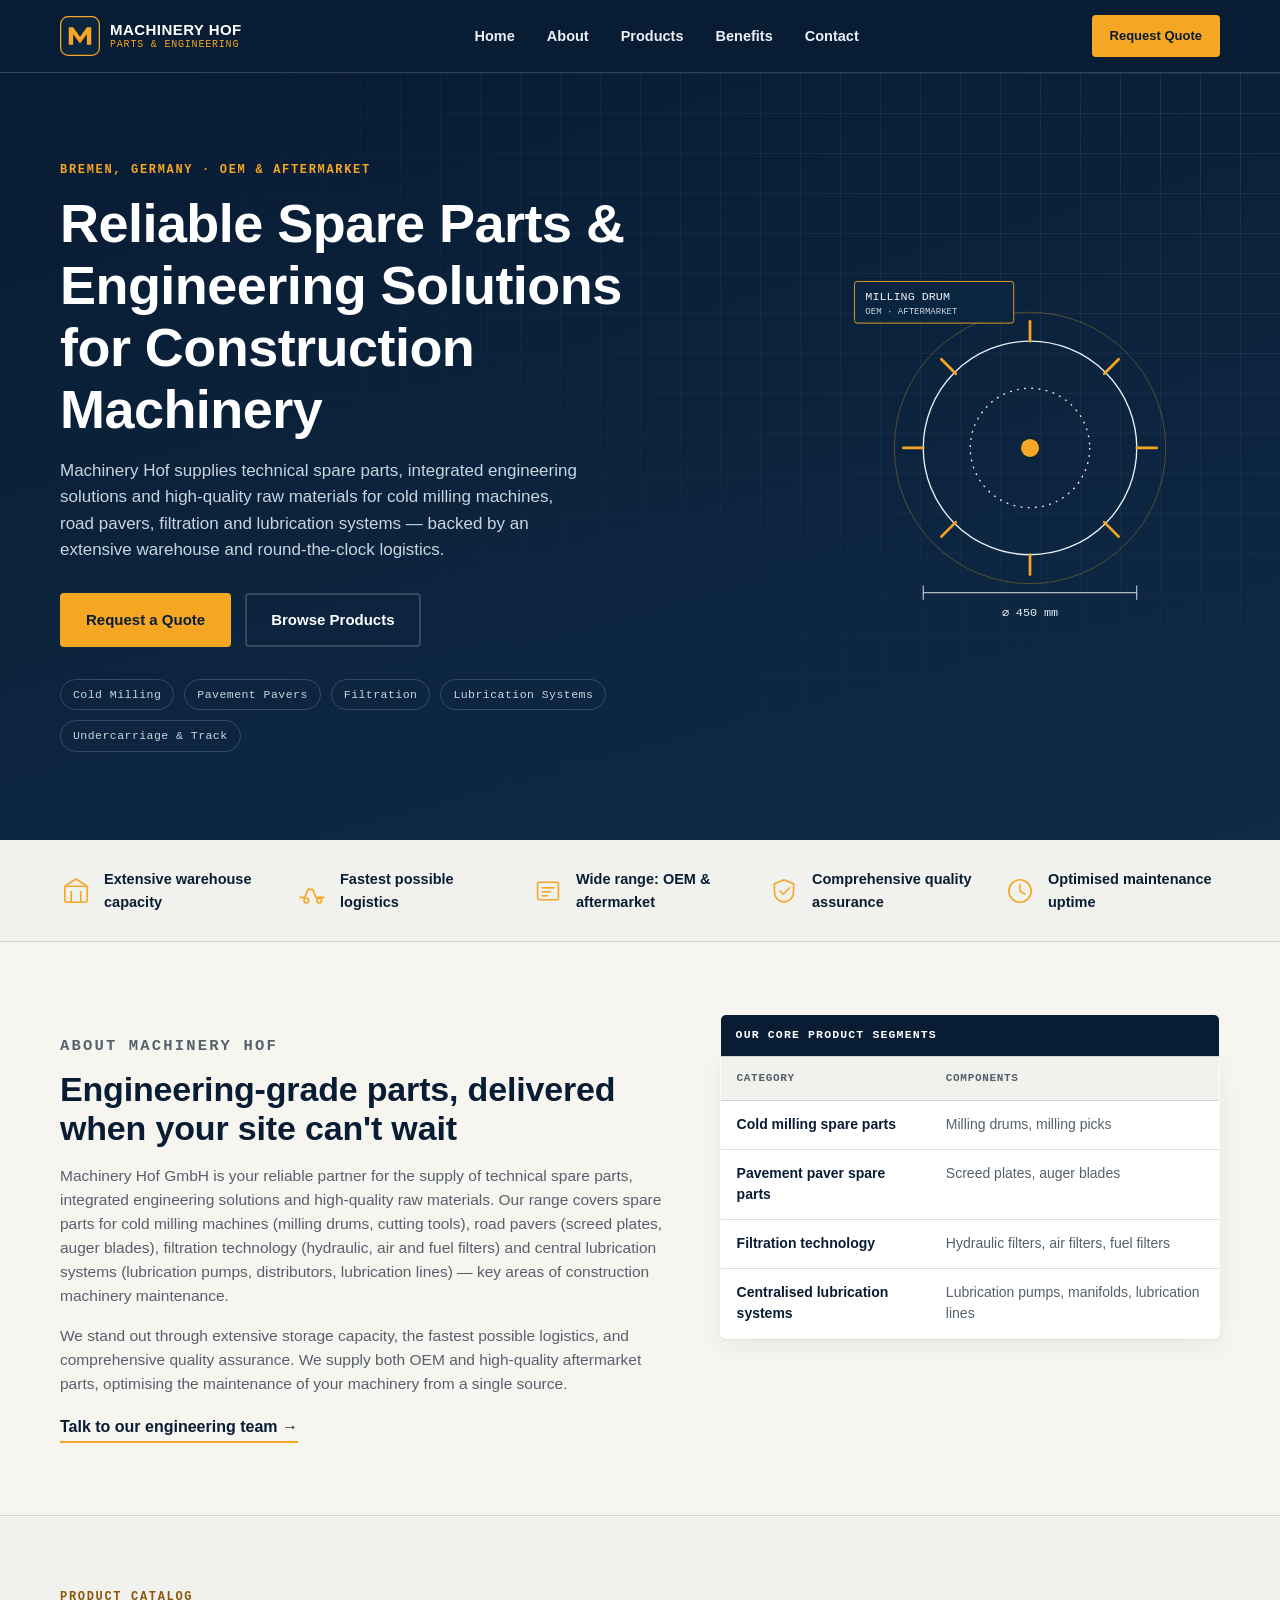
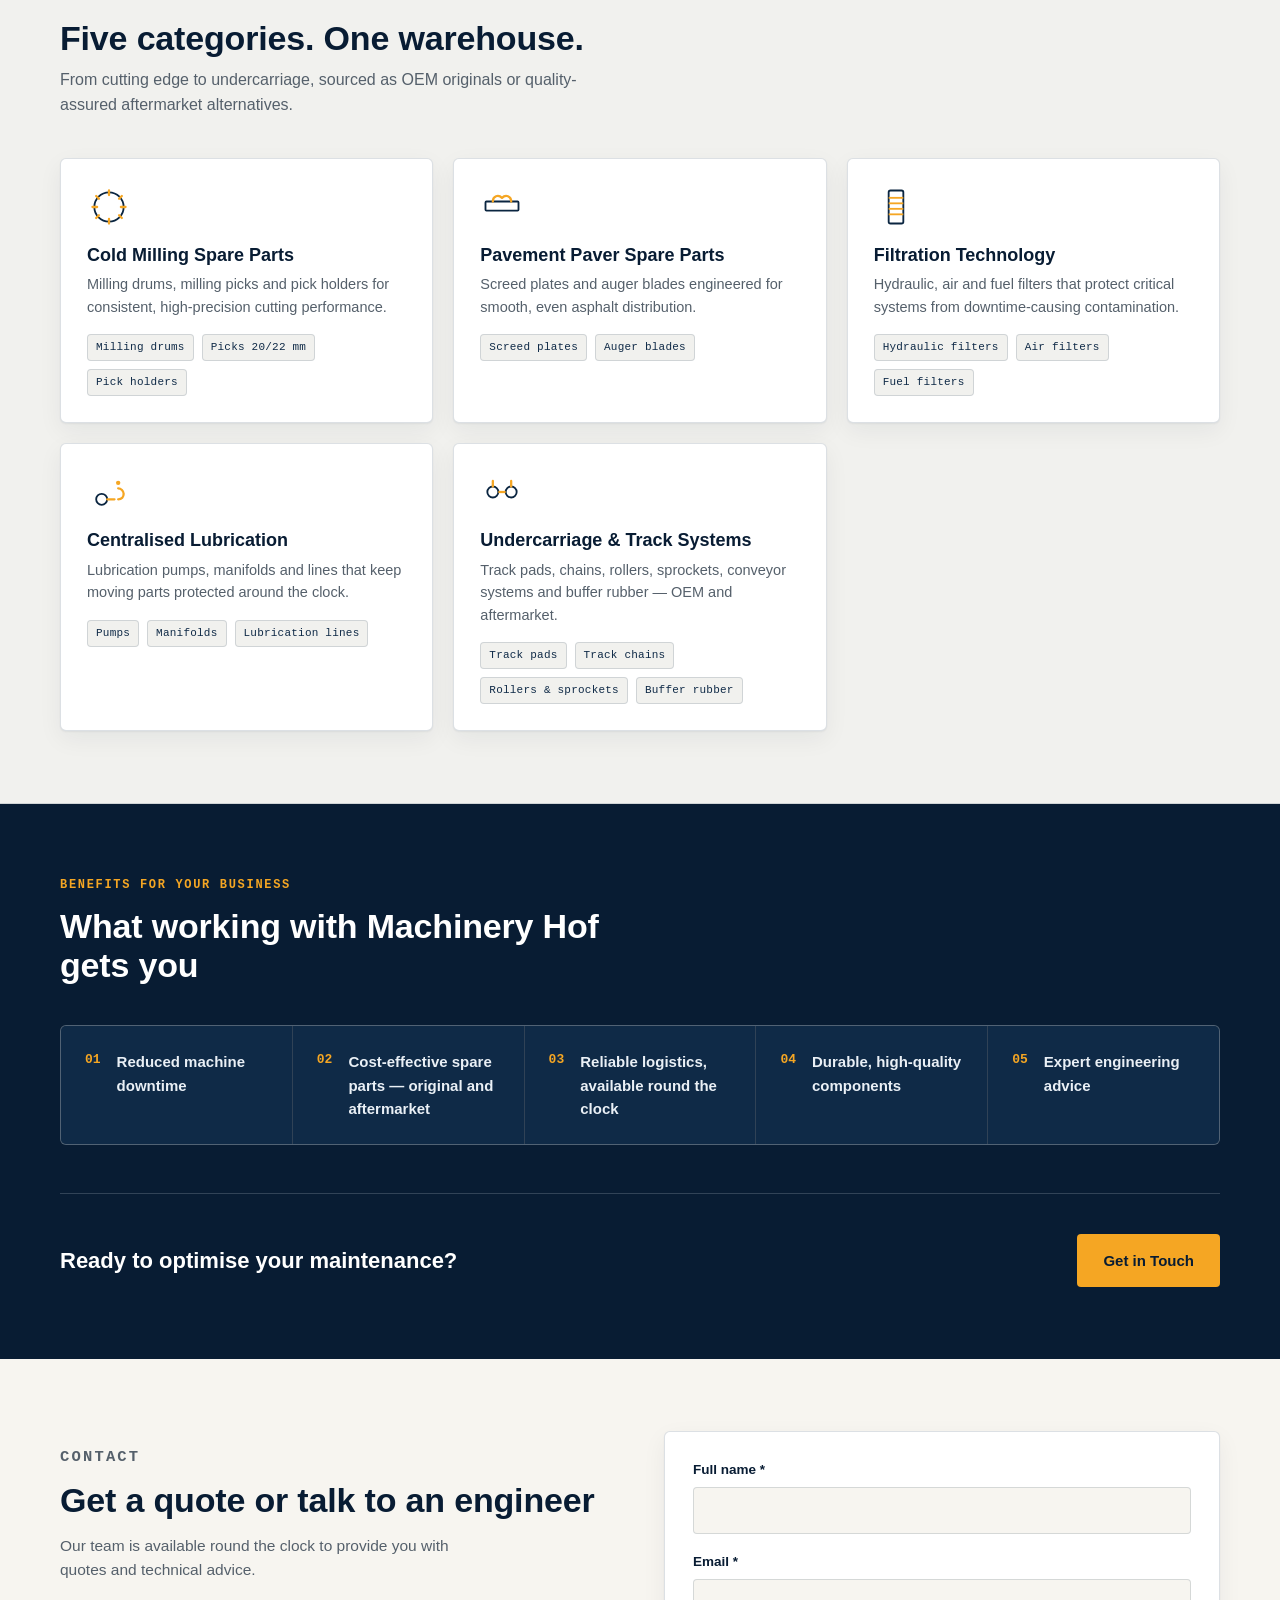
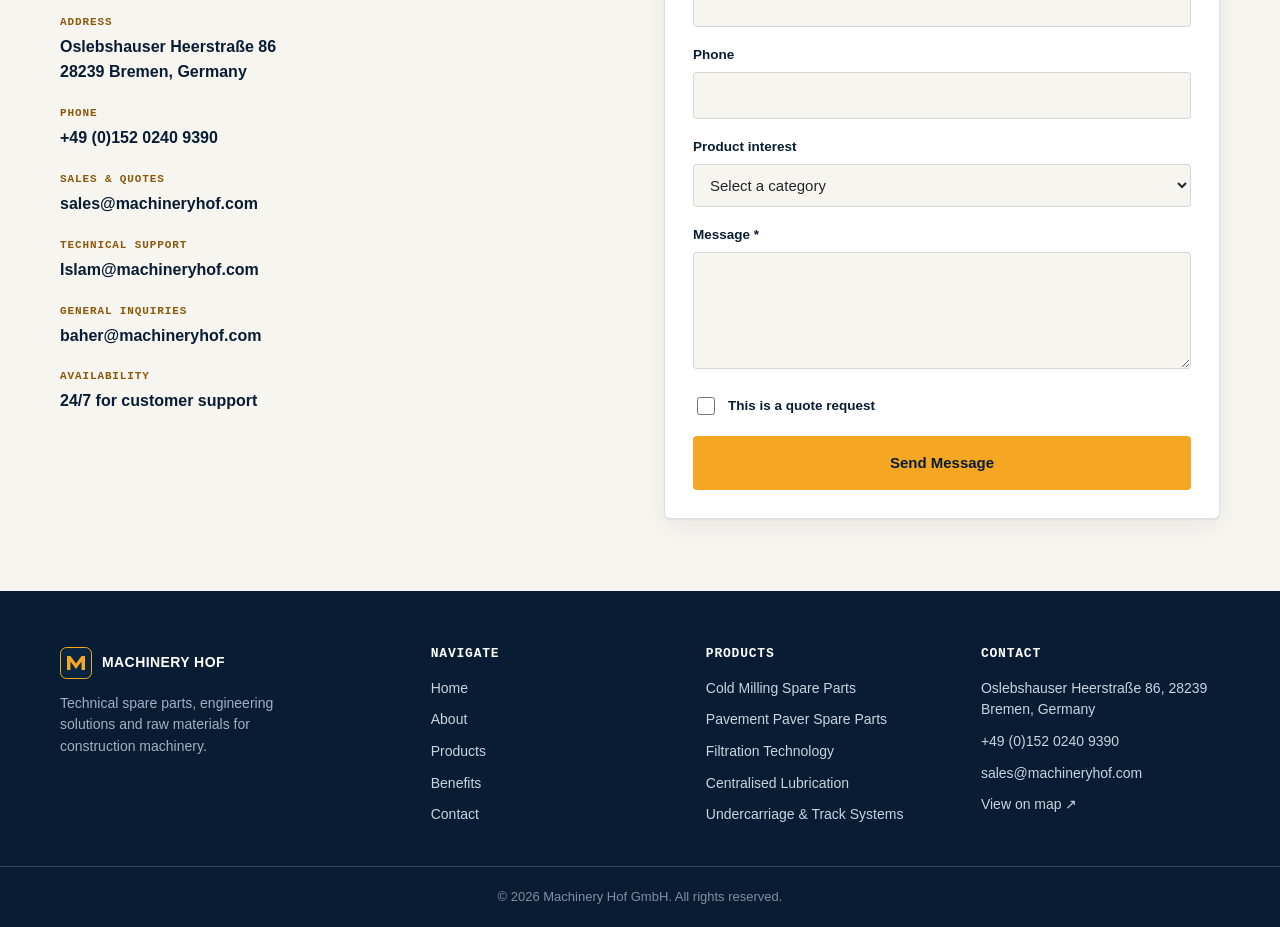
==== machineryhof/index.html @ 17c71076 "Initial commit" ====
<!DOCTYPE html>
<html lang="en">
<head>
<meta charset="UTF-8">
<meta name="viewport" content="width=device-width, initial-scale=1.0">
<title>Machinery Hof — Spare Parts &amp; Engineering Solutions for Construction Machinery</title>
<meta name="description" content="Machinery Hof GmbH supplies OEM and aftermarket spare parts, engineering solutions and raw materials for cold milling machines, pavers and undercarriage systems. Bremen, Germany — available 24/7.">
<link rel="icon" href="data:image/svg+xml,%3Csvg xmlns='http://www.w3.org/2000/svg' viewBox='0 0 64 64'%3E%3Crect width='64' height='64' rx='10' fill='%230A2540'/%3E%3Cpath d='M14 46V18h7l11 15 11-15h7v28h-7V29L32 44 21 29v17z' fill='%23F5A623'/%3E%3C/svg%3E">
<link rel="stylesheet" href="css/styles.css">
</head>
<body>

<a class="skip-link" href="#main">Skip to main content</a>

<header class="site-header" id="top">
  <div class="header-inner">
    <a class="brand" href="#top" aria-label="Machinery Hof — home">
      <svg class="brand-mark" width="40" height="40" viewBox="0 0 64 64" aria-hidden="true">
        <rect x="1" y="1" width="62" height="62" rx="12" fill="#0A2540" stroke="#F5A623" stroke-width="2"/>
        <path d="M14 46V18h7l11 15 11-15h7v28h-7V29L32 44 21 29v17z" fill="#F5A623"/>
      </svg>
      <span class="brand-text">
        <span class="brand-name">MACHINERY&nbsp;HOF</span>
        <span class="brand-sub">Parts &amp; Engineering</span>
      </span>
    </a>

    <nav class="main-nav" id="main-nav" aria-label="Primary">
      <ul>
        <li><a href="#top">Home</a></li>
        <li><a href="#about">About</a></li>
        <li><a href="#products">Products</a></li>
        <li><a href="#benefits">Benefits</a></li>
        <li><a href="#contact">Contact</a></li>
      </ul>
    </nav>

    <div class="header-actions">
      <a class="btn btn-primary btn-sm" href="#contact">Request Quote</a>
      <button class="nav-toggle" id="navToggle" type="button" aria-expanded="false" aria-controls="main-nav">
        <span class="sr-only">Toggle navigation menu</span>
        <span class="nav-toggle-bar"></span>
        <span class="nav-toggle-bar"></span>
        <span class="nav-toggle-bar"></span>
      </button>
    </div>
  </div>
</header>

<main id="main">

  <!-- HERO -->
  <section class="hero" aria-labelledby="hero-heading">
    <div class="hero-grid" aria-hidden="true"></div>
    <div class="hero-inner">
      <div class="hero-copy">
        <p class="eyebrow">Bremen, Germany · OEM &amp; Aftermarket</p>
        <h1 id="hero-heading">Reliable Spare Parts &amp; Engineering Solutions for Construction Machinery</h1>
        <p class="hero-lede">Machinery Hof supplies technical spare parts, integrated engineering solutions and high‑quality raw materials for cold milling machines, road pavers, filtration and lubrication systems — backed by an extensive warehouse and round‑the‑clock logistics.</p>
        <div class="hero-ctas">
          <a class="btn btn-primary" href="#contact">Request a Quote</a>
          <a class="btn btn-ghost" href="#products">Browse Products</a>
        </div>
        <ul class="hero-tags">
          <li>Cold Milling</li>
          <li>Pavement Pavers</li>
          <li>Filtration</li>
          <li>Lubrication Systems</li>
          <li>Undercarriage &amp; Track</li>
        </ul>
      </div>

      <div class="hero-figure">
        <svg viewBox="0 0 420 420" class="blueprint" role="img" aria-labelledby="drumTitle drumDesc">
          <title id="drumTitle">Technical diagram of a cold milling drum</title>
          <desc id="drumDesc">Line drawing of a milling drum with tooth pattern, a diameter dimension line, and a spec tag reading diameter 450 millimetres, milling drum, OEM and aftermarket.</desc>
          <circle cx="210" cy="200" r="150" fill="none" stroke="#F5A623" stroke-width="1" opacity="0.35"/>
          <circle cx="210" cy="200" r="118" fill="none" stroke="#EAF0F6" stroke-width="1.5"/>
          <circle cx="210" cy="200" r="66" fill="none" stroke="#EAF0F6" stroke-width="1.5" stroke-dasharray="2 6"/>
          <g stroke="#F5A623" stroke-width="3" stroke-linecap="round">
            <!-- tooth marks around drum -->
            <line x1="210" y1="82" x2="210" y2="60"/>
            <line x1="292" y1="118" x2="308" y2="102"/>
            <line x1="328" y1="200" x2="350" y2="200"/>
            <line x1="292" y1="282" x2="308" y2="298"/>
            <line x1="210" y1="318" x2="210" y2="340"/>
            <line x1="128" y1="282" x2="112" y2="298"/>
            <line x1="92" y1="200" x2="70" y2="200"/>
            <line x1="128" y1="118" x2="112" y2="102"/>
          </g>
          <circle cx="210" cy="200" r="10" fill="#F5A623"/>
          <!-- dimension line -->
          <line x1="92" y1="360" x2="328" y2="360" stroke="#EAF0F6" stroke-width="1"/>
          <line x1="92" y1="352" x2="92" y2="368" stroke="#EAF0F6" stroke-width="1"/>
          <line x1="328" y1="352" x2="328" y2="368" stroke="#EAF0F6" stroke-width="1"/>
          <text x="210" y="386" text-anchor="middle" class="blueprint-label">⌀ 450&nbsp;mm</text>
          <g class="spec-tag">
            <rect x="16" y="16" width="176" height="46" rx="3" fill="#0A2540" stroke="#F5A623" stroke-width="1"/>
            <text x="28" y="36" class="blueprint-label">MILLING DRUM</text>
            <text x="28" y="52" class="blueprint-label-dim">OEM · AFTERMARKET</text>
          </g>
        </svg>
      </div>
    </div>
  </section>

  <!-- KEY FEATURES -->
  <section class="features" aria-labelledby="features-heading">
    <h2 id="features-heading" class="sr-only">Key features</h2>
    <ul class="features-list">
      <li>
        <svg aria-hidden="true" viewBox="0 0 40 40"><rect x="6" y="14" width="28" height="20" rx="2" fill="none" stroke="#F5A623" stroke-width="2"/><path d="M6 14 20 5l14 9" fill="none" stroke="#F5A623" stroke-width="2" stroke-linejoin="round"/><line x1="14" y1="34" x2="14" y2="20" stroke="#F5A623" stroke-width="2"/><line x1="26" y1="34" x2="26" y2="20" stroke="#F5A623" stroke-width="2"/></svg>
        <span>Extensive warehouse capacity</span>
      </li>
      <li>
        <svg aria-hidden="true" viewBox="0 0 40 40"><path d="M5 28h6l4-10h6l4 10h10" fill="none" stroke="#F5A623" stroke-width="2" stroke-linejoin="round" stroke-linecap="round"/><circle cx="13" cy="32" r="3" fill="none" stroke="#F5A623" stroke-width="2"/><circle cx="29" cy="32" r="3" fill="none" stroke="#F5A623" stroke-width="2"/></svg>
        <span>Fastest possible logistics</span>
      </li>
      <li>
        <svg aria-hidden="true" viewBox="0 0 40 40"><rect x="7" y="9" width="26" height="22" rx="2" fill="none" stroke="#F5A623" stroke-width="2"/><line x1="12" y1="16" x2="28" y2="16" stroke="#F5A623" stroke-width="2"/><line x1="12" y1="21" x2="24" y2="21" stroke="#F5A623" stroke-width="2"/><line x1="12" y1="26" x2="20" y2="26" stroke="#F5A623" stroke-width="2"/></svg>
        <span>Wide range: OEM &amp; aftermarket</span>
      </li>
      <li>
        <svg aria-hidden="true" viewBox="0 0 40 40"><path d="M20 6l12 5v9c0 8-5 13-12 14-7-1-12-6-12-14v-9z" fill="none" stroke="#F5A623" stroke-width="2" stroke-linejoin="round"/><path d="M15 20l4 4 8-8" fill="none" stroke="#F5A623" stroke-width="2" stroke-linecap="round" stroke-linejoin="round"/></svg>
        <span>Comprehensive quality assurance</span>
      </li>
      <li>
        <svg aria-hidden="true" viewBox="0 0 40 40"><circle cx="20" cy="20" r="14" fill="none" stroke="#F5A623" stroke-width="2"/><path d="M20 12v8l6 4" fill="none" stroke="#F5A623" stroke-width="2" stroke-linecap="round" stroke-linejoin="round"/></svg>
        <span>Optimised maintenance uptime</span>
      </li>
    </ul>
  </section>

  <!-- ABOUT -->
  <section id="about" class="about" aria-labelledby="about-heading">
    <div class="section-inner about-grid">
      <div class="about-copy">
        <p class="eyebrow">About Machinery Hof</p>
        <h2 id="about-heading">Engineering-grade parts, delivered when your site can't wait</h2>
        <p>Machinery Hof GmbH is your reliable partner for the supply of technical spare parts, integrated engineering solutions and high‑quality raw materials. Our range covers spare parts for cold milling machines (milling drums, cutting tools), road pavers (screed plates, auger blades), filtration technology (hydraulic, air and fuel filters) and central lubrication systems (lubrication pumps, distributors, lubrication lines) — key areas of construction machinery maintenance.</p>
        <p>We stand out through extensive storage capacity, the fastest possible logistics, and comprehensive quality assurance. We supply both OEM and high‑quality aftermarket parts, optimising the maintenance of your machinery from a single source.</p>
        <a class="text-link" href="#contact">Talk to our engineering team →</a>
      </div>

      <div class="about-table-wrap">
        <table class="spec-table">
          <caption>Our core product segments</caption>
          <thead>
            <tr><th scope="col">Category</th><th scope="col">Components</th></tr>
          </thead>
          <tbody>
            <tr><th scope="row">Cold milling spare parts</th><td>Milling drums, milling picks</td></tr>
            <tr><th scope="row">Pavement paver spare parts</th><td>Screed plates, auger blades</td></tr>
            <tr><th scope="row">Filtration technology</th><td>Hydraulic filters, air filters, fuel filters</td></tr>
            <tr><th scope="row">Centralised lubrication systems</th><td>Lubrication pumps, manifolds, lubrication lines</td></tr>
          </tbody>
        </table>
      </div>
    </div>
  </section>

  <!-- PRODUCTS -->
  <section id="products" class="products" aria-labelledby="products-heading">
    <div class="section-inner">
      <p class="eyebrow">Product Catalog</p>
      <h2 id="products-heading">Five categories. One warehouse.</h2>
      <p class="section-lede">From cutting edge to undercarriage, sourced as OEM originals or quality-assured aftermarket alternatives.</p>

      <div class="product-grid">

        <article class="product-card">
          <svg class="product-icon" viewBox="0 0 48 48" aria-hidden="true"><circle cx="24" cy="24" r="16" fill="none" stroke="#0A2540" stroke-width="2"/><g stroke="#F5A623" stroke-width="2.5" stroke-linecap="round"><line x1="24" y1="6" x2="24" y2="11"/><line x1="38" y1="12" x2="35" y2="15"/><line x1="42" y1="24" x2="37" y2="24"/><line x1="38" y1="36" x2="35" y2="33"/><line x1="24" y1="42" x2="24" y2="37"/><line x1="10" y1="36" x2="13" y2="33"/><line x1="6" y1="24" x2="11" y2="24"/><line x1="10" y1="12" x2="13" y2="15"/></g></svg>
          <h3>Cold Milling Spare Parts</h3>
          <p>Milling drums, milling picks and pick holders for consistent, high‑precision cutting performance.</p>
          <ul class="product-tags"><li>Milling drums</li><li>Picks 20/22 mm</li><li>Pick holders</li></ul>
        </article>

        <article class="product-card">
          <svg class="product-icon" viewBox="0 0 48 48" aria-hidden="true"><rect x="6" y="18" width="36" height="10" rx="1" fill="none" stroke="#0A2540" stroke-width="2"/><path d="M14 18c0-6 6-8 10-4M24 14c4-4 10-2 10 4" fill="none" stroke="#F5A623" stroke-width="2.5" stroke-linecap="round"/></svg>
          <h3>Pavement Paver Spare Parts</h3>
          <p>Screed plates and auger blades engineered for smooth, even asphalt distribution.</p>
          <ul class="product-tags"><li>Screed plates</li><li>Auger blades</li></ul>
        </article>

        <article class="product-card">
          <svg class="product-icon" viewBox="0 0 48 48" aria-hidden="true"><rect x="16" y="6" width="16" height="36" rx="2" fill="none" stroke="#0A2540" stroke-width="2"/><line x1="16" y1="14" x2="32" y2="14" stroke="#F5A623" stroke-width="2"/><line x1="16" y1="20" x2="32" y2="20" stroke="#F5A623" stroke-width="2"/><line x1="16" y1="26" x2="32" y2="26" stroke="#F5A623" stroke-width="2"/><line x1="16" y1="32" x2="32" y2="32" stroke="#F5A623" stroke-width="2"/></svg>
          <h3>Filtration Technology</h3>
          <p>Hydraulic, air and fuel filters that protect critical systems from downtime‑causing contamination.</p>
          <ul class="product-tags"><li>Hydraulic filters</li><li>Air filters</li><li>Fuel filters</li></ul>
        </article>

        <article class="product-card">
          <svg class="product-icon" viewBox="0 0 48 48" aria-hidden="true"><circle cx="16" cy="32" r="6" fill="none" stroke="#0A2540" stroke-width="2"/><path d="M22 32h8M34 32c4 0 6-3 6-6s-3-6-6-6" fill="none" stroke="#F5A623" stroke-width="2.5" stroke-linecap="round"/><circle cx="34" cy="14" r="2.4" fill="#F5A623"/></svg>
          <h3>Centralised Lubrication</h3>
          <p>Lubrication pumps, manifolds and lines that keep moving parts protected around the clock.</p>
          <ul class="product-tags"><li>Pumps</li><li>Manifolds</li><li>Lubrication lines</li></ul>
        </article>

        <article class="product-card">
          <svg class="product-icon" viewBox="0 0 48 48" aria-hidden="true"><circle cx="14" cy="24" r="6" fill="none" stroke="#0A2540" stroke-width="2"/><circle cx="34" cy="24" r="6" fill="none" stroke="#0A2540" stroke-width="2"/><line x1="20" y1="24" x2="28" y2="24" stroke="#F5A623" stroke-width="2.5"/><line x1="14" y1="18" x2="14" y2="12" stroke="#F5A623" stroke-width="2.5" stroke-linecap="round"/><line x1="34" y1="18" x2="34" y2="12" stroke="#F5A623" stroke-width="2.5" stroke-linecap="round"/></svg>
          <h3>Undercarriage &amp; Track Systems</h3>
          <p>Track pads, chains, rollers, sprockets, conveyor systems and buffer rubber — OEM and aftermarket.</p>
          <ul class="product-tags"><li>Track pads</li><li>Track chains</li><li>Rollers &amp; sprockets</li><li>Buffer rubber</li></ul>
        </article>

      </div>
    </div>
  </section>

  <!-- BENEFITS -->
  <section id="benefits" class="benefits" aria-labelledby="benefits-heading">
    <div class="section-inner">
      <p class="eyebrow eyebrow-light">Benefits for Your Business</p>
      <h2 id="benefits-heading">What working with Machinery Hof gets you</h2>
      <div class="benefits-grid">
        <div class="benefit"><span class="benefit-mark">01</span><p>Reduced machine downtime</p></div>
        <div class="benefit"><span class="benefit-mark">02</span><p>Cost‑effective spare parts — original and aftermarket</p></div>
        <div class="benefit"><span class="benefit-mark">03</span><p>Reliable logistics, available round the clock</p></div>
        <div class="benefit"><span class="benefit-mark">04</span><p>Durable, high‑quality components</p></div>
        <div class="benefit"><span class="benefit-mark">05</span><p>Expert engineering advice</p></div>
      </div>
      <div class="benefits-cta">
        <h3>Ready to optimise your maintenance?</h3>
        <a class="btn btn-primary" href="#contact">Get in Touch</a>
      </div>
    </div>
  </section>

  <!-- CONTACT -->
  <section id="contact" class="contact" aria-labelledby="contact-heading">
    <div class="section-inner contact-grid">
      <div class="contact-info">
        <p class="eyebrow">Contact</p>
        <h2 id="contact-heading">Get a quote or talk to an engineer</h2>
        <p>Our team is available round the clock to provide you with quotes and technical advice.</p>

        <dl class="contact-list">
          <div>
            <dt>Address</dt>
            <dd>Oslebshauser Heerstraße 86<br>28239 Bremen, Germany</dd>
          </div>
          <div>
            <dt>Phone</dt>
            <dd><a href="tel:+4915202409390">+49 (0)152 0240 9390</a></dd>
          </div>
          <div>
            <dt>Sales &amp; Quotes</dt>
            <dd><a href="mailto:sales@machineryhof.com">sales@machineryhof.com</a></dd>
          </div>
          <div>
            <dt>Technical Support</dt>
            <dd><a href="mailto:Islam@machineryhof.com">Islam@machineryhof.com</a></dd>
          </div>
          <div>
            <dt>General Inquiries</dt>
            <dd><a href="mailto:baher@machineryhof.com">baher@machineryhof.com</a></dd>
          </div>
          <div>
            <dt>Availability</dt>
            <dd>24/7 for customer support</dd>
          </div>
        </dl>
      </div>

      <form class="contact-form" id="contactForm" novalidate>
        <div class="form-row">
          <label for="name">Full name <span aria-hidden="true">*</span></label>
          <input type="text" id="name" name="name" autocomplete="name" required>
          <p class="field-error" id="name-error" role="alert"></p>
        </div>

        <div class="form-row">
          <label for="email">Email <span aria-hidden="true">*</span></label>
          <input type="email" id="email" name="email" autocomplete="email" required>
          <p class="field-error" id="email-error" role="alert"></p>
        </div>

        <div class="form-row">
          <label for="phone">Phone</label>
          <input type="tel" id="phone" name="phone" autocomplete="tel">
        </div>

        <div class="form-row">
          <label for="interest">Product interest</label>
          <select id="interest" name="interest">
            <option value="">Select a category</option>
            <option value="cold-milling">Cold Milling Spare Parts</option>
            <option value="pavement-paver">Pavement Paver Spare Parts</option>
            <option value="filtration">Filtration Technology</option>
            <option value="lubrication">Centralised Lubrication</option>
            <option value="undercarriage">Undercarriage &amp; Track Systems</option>
            <option value="other">Other / not sure</option>
          </select>
        </div>

        <div class="form-row">
          <label for="message">Message <span aria-hidden="true">*</span></label>
          <textarea id="message" name="message" rows="4" required></textarea>
          <p class="field-error" id="message-error" role="alert"></p>
        </div>

        <div class="form-row form-row-check">
          <input type="checkbox" id="quote" name="quote">
          <label for="quote">This is a quote request</label>
        </div>

        <button class="btn btn-primary btn-block" type="submit">Send Message</button>

        <p class="form-success" id="formSuccess" role="status" hidden>
          Thank you — your message has been received. Our team will respond within 24 hours.
        </p>
      </form>
    </div>
  </section>

</main>

<footer class="site-footer">
  <div class="section-inner footer-grid">
    <div class="footer-col">
      <a class="brand" href="#top" aria-label="Machinery Hof — home">
        <svg class="brand-mark" width="32" height="32" viewBox="0 0 64 64" aria-hidden="true">
          <rect x="1" y="1" width="62" height="62" rx="12" fill="#0A2540" stroke="#F5A623" stroke-width="2"/>
          <path d="M14 46V18h7l11 15 11-15h7v28h-7V29L32 44 21 29v17z" fill="#F5A623"/>
        </svg>
        <span class="brand-name footer-brand-name">MACHINERY HOF</span>
      </a>
      <p>Technical spare parts, engineering solutions and raw materials for construction machinery.</p>
    </div>

    <div class="footer-col">
      <h3>Navigate</h3>
      <ul>
        <li><a href="#top">Home</a></li>
        <li><a href="#about">About</a></li>
        <li><a href="#products">Products</a></li>
        <li><a href="#benefits">Benefits</a></li>
        <li><a href="#contact">Contact</a></li>
      </ul>
    </div>

    <div class="footer-col">
      <h3>Products</h3>
      <ul>
        <li><a href="#products">Cold Milling Spare Parts</a></li>
        <li><a href="#products">Pavement Paver Spare Parts</a></li>
        <li><a href="#products">Filtration Technology</a></li>
        <li><a href="#products">Centralised Lubrication</a></li>
        <li><a href="#products">Undercarriage &amp; Track Systems</a></li>
      </ul>
    </div>

    <div class="footer-col">
      <h3>Contact</h3>
      <ul>
        <li>Oslebshauser Heerstraße 86, 28239 Bremen, Germany</li>
        <li><a href="tel:+4915202409390">+49 (0)152 0240 9390</a></li>
        <li><a href="mailto:sales@machineryhof.com">sales@machineryhof.com</a></li>
        <li><a href="https://www.google.com/maps/search/?api=1&amp;query=Oslebshauser+Heerstra%C3%9Fe+86+28239+Bremen+Germany" target="_blank" rel="noopener noreferrer">View on map ↗</a></li>
      </ul>
    </div>
  </div>

  <div class="footer-bottom">
    <p>© 2026 Machinery Hof GmbH. All rights reserved.</p>
  </div>
</footer>

<script src="js/script.js"></script>
</body>
</html>
---- machineryhof/css/styles.css ----
/* ==========================================================================
   Machinery Hof — Design tokens
   ========================================================================== */
:root {
  --navy-900: #081C33;
  --navy-800: #0F2A47;
  --navy-700: #163A5E;
  --navy-600: #24507A;
  --gold-500: #F5A623;
  --gold-600: #D68C12;
  --gold-700: #8A5809; /* AA-safe on paper/white for text use */
  --paper: #F7F5F0;
  --gray-100: #F1F1EE;
  --gray-200: #E4E2DC;
  --ink: #22262B;
  --ink-soft: #55606B;
  --line: rgba(10, 37, 64, 0.14);
  --line-on-dark: rgba(234, 240, 246, 0.18);
  --success-bg: #E8F5E9;
  --success-text: #256029;

  --font-display: -apple-system, "Segoe UI Semibold", "Helvetica Neue", Helvetica, Arial, sans-serif;
  --font-body: -apple-system, "Segoe UI", "Helvetica Neue", Helvetica, Arial, sans-serif;
  --font-mono: ui-monospace, "SF Mono", "Cascadia Mono", "Roboto Mono", Consolas, monospace;

  --container: 1200px;
  --radius-sm: 4px;
  --radius-md: 6px;
  --shadow-card: 0 1px 2px rgba(8, 28, 51, 0.06), 0 8px 24px rgba(8, 28, 51, 0.06);
}

/* ==========================================================================
   Reset
   ========================================================================== */
*, *::before, *::after { box-sizing: border-box; }
html { -webkit-text-size-adjust: 100%; scroll-behavior: smooth; }
body {
  margin: 0;
  font-family: var(--font-body);
  color: var(--ink);
  background: var(--paper);
  line-height: 1.55;
  font-size: 16px;
}
img, svg { max-width: 100%; display: block; }
ul { margin: 0; padding: 0; list-style: none; }
h1, h2, h3, p, dl, dd { margin: 0; }
a { color: inherit; text-decoration: none; }
button { font: inherit; color: inherit; background: none; border: 0; cursor: pointer; }
input, select, textarea { font: inherit; color: inherit; }

@media (prefers-reduced-motion: reduce) {
  html { scroll-behavior: auto; }
  * { animation-duration: 0.001ms !important; animation-iteration-count: 1 !important; transition-duration: 0.001ms !important; }
}

.sr-only {
  position: absolute;
  width: 1px; height: 1px;
  padding: 0; margin: -1px;
  overflow: hidden;
  clip: rect(0, 0, 0, 0);
  white-space: nowrap;
  border: 0;
}

.skip-link {
  position: absolute;
  left: 8px; top: -60px;
  background: var(--gold-500);
  color: var(--navy-900);
  padding: 10px 16px;
  border-radius: var(--radius-sm);
  font-weight: 700;
  z-index: 200;
  transition: top 0.15s ease;
}
.skip-link:focus { top: 8px; }

:focus-visible {
  outline: 3px solid var(--gold-500);
  outline-offset: 2px;
}

.section-inner {
  max-width: var(--container);
  margin: 0 auto;
  padding: 0 20px;
}

.eyebrow {
  font-family: var(--font-mono);
  font-size: 12px;
  letter-spacing: 0.14em;
  text-transform: uppercase;
  color: var(--gold-700);
  font-weight: 700;
  margin: 0 0 12px;
}
.eyebrow-light { color: var(--gold-500); }

h1, h2, h3 { font-family: var(--font-display); color: var(--navy-900); font-weight: 800; line-height: 1.15; }
h1 { font-size: clamp(30px, 6vw, 52px); letter-spacing: -0.01em; }
h2 { font-size: clamp(24px, 4vw, 34px); letter-spacing: -0.005em; }
h3 { font-size: 18px; }

.section-lede { color: var(--ink-soft); max-width: 62ch; font-size: 16px; margin-top: 10px; }

/* ==========================================================================
   Buttons
   ========================================================================== */
.btn {
  display: inline-flex;
  align-items: center;
  justify-content: center;
  gap: 8px;
  padding: 13px 24px;
  border-radius: var(--radius-sm);
  font-weight: 700;
  font-size: 15px;
  border: 2px solid transparent;
  transition: transform 0.12s ease, background-color 0.15s ease, border-color 0.15s ease;
  cursor: pointer;
}
.btn:hover { transform: translateY(-1px); }
.btn-primary { background: var(--gold-500); color: var(--navy-900); }
.btn-primary:hover { background: var(--gold-600); }
.btn-ghost { background: transparent; color: #fff; border-color: var(--line-on-dark); }
.btn-ghost:hover { border-color: var(--gold-500); color: var(--gold-500); }
.btn-sm { padding: 9px 16px; font-size: 13px; }
.btn-block { width: 100%; }

.text-link {
  display: inline-block;
  margin-top: 18px;
  font-weight: 700;
  color: var(--navy-900);
  border-bottom: 2px solid var(--gold-500);
  padding-bottom: 2px;
}

/* ==========================================================================
   Header
   ========================================================================== */
.site-header {
  position: sticky;
  top: 0;
  z-index: 100;
  background: var(--navy-900);
  border-bottom: 1px solid var(--line-on-dark);
}
.header-inner {
  max-width: var(--container);
  margin: 0 auto;
  padding: 0 20px;
  height: 72px;
  display: flex;
  align-items: center;
  justify-content: space-between;
  gap: 16px;
}
.brand { display: flex; align-items: center; gap: 10px; flex-shrink: 0; }
.brand-mark { flex-shrink: 0; }
.brand-text { display: flex; flex-direction: column; line-height: 1.2; }
.brand-name { font-family: var(--font-display); font-weight: 800; letter-spacing: 0.03em; color: #fff; font-size: 15px; }
.brand-sub { font-family: var(--font-mono); font-size: 10px; letter-spacing: 0.08em; text-transform: uppercase; color: var(--gold-500); }

.main-nav ul { display: flex; gap: 28px; }
.main-nav a {
  color: #EAF0F6;
  font-weight: 600;
  font-size: 14.5px;
  padding: 6px 2px;
  border-bottom: 2px solid transparent;
  transition: border-color 0.15s ease, color 0.15s ease;
}
.main-nav a:hover { color: var(--gold-500); border-color: var(--gold-500); }

.header-actions { display: flex; align-items: center; gap: 14px; }

.nav-toggle {
  display: flex;
  flex-direction: column;
  gap: 5px;
  padding: 8px;
  width: 40px;
}
.nav-toggle-bar {
  display: block;
  width: 100%;
  height: 2px;
  background: #fff;
  border-radius: 2px;
  transition: transform 0.2s ease, opacity 0.2s ease;
}

/* mobile nav (collapsed by default) */
.main-nav {
  position: absolute;
  top: 72px;
  left: 0;
  right: 0;
  background: var(--navy-900);
  border-bottom: 1px solid var(--line-on-dark);
  max-height: 0;
  overflow: hidden;
  transition: max-height 0.25s ease;
}
.main-nav ul { flex-direction: column; gap: 0; padding: 8px 20px 16px; }
.main-nav li { border-top: 1px solid var(--line-on-dark); }
.main-nav li:first-child { border-top: 0; }
.main-nav a { display: block; padding: 14px 2px; border-bottom: none; }

.site-header.nav-open .main-nav { max-height: 400px; }
.site-header.nav-open .nav-toggle-bar:nth-child(1) { transform: translateY(7px) rotate(45deg); }
.site-header.nav-open .nav-toggle-bar:nth-child(2) { opacity: 0; }
.site-header.nav-open .nav-toggle-bar:nth-child(3) { transform: translateY(-7px) rotate(-45deg); }

/* ==========================================================================
   Hero
   ========================================================================== */
.hero {
  position: relative;
  background: linear-gradient(165deg, var(--navy-900) 0%, var(--navy-800) 100%);
  overflow: hidden;
}
.hero-grid {
  position: absolute;
  inset: 0;
  background-image:
    linear-gradient(var(--line-on-dark) 1px, transparent 1px),
    linear-gradient(90deg, var(--line-on-dark) 1px, transparent 1px);
  background-size: 40px 40px;
  mask-image: radial-gradient(ellipse at top right, black, transparent 70%);
  opacity: 0.5;
}
.hero-inner {
  position: relative;
  max-width: var(--container);
  margin: 0 auto;
  padding: 56px 20px 64px;
  display: grid;
  gap: 40px;
}
.hero-copy .eyebrow { color: var(--gold-500); }
.hero h1 { color: #fff; }
.hero-lede { color: #C9D4DF; font-size: 17px; max-width: 56ch; margin-top: 18px; }
.hero-ctas { display: flex; flex-wrap: wrap; gap: 14px; margin-top: 30px; }
.hero-tags { display: flex; flex-wrap: wrap; gap: 10px; margin-top: 32px; }
.hero-tags li {
  font-family: var(--font-mono);
  font-size: 11.5px;
  letter-spacing: 0.04em;
  color: #C9D4DF;
  border: 1px solid var(--line-on-dark);
  border-radius: 999px;
  padding: 6px 12px;
}
.hero-figure { justify-self: center; width: min(100%, 380px); }
.blueprint-label { font-family: var(--font-mono); font-size: 13px; fill: #EAF0F6; }
.blueprint-label-dim { font-family: var(--font-mono); font-size: 10px; fill: #C9D4DF; }

/* ==========================================================================
   Features strip
   ========================================================================== */
.features { background: var(--gray-100); border-bottom: 1px solid var(--line); }
.features-list {
  max-width: var(--container);
  margin: 0 auto;
  padding: 28px 20px;
  display: grid;
  grid-template-columns: 1fr;
  gap: 20px;
}
.features-list li {
  display: flex;
  align-items: center;
  gap: 12px;
  font-weight: 700;
  font-size: 14.5px;
  color: var(--navy-900);
}
.features-list svg { width: 32px; height: 32px; flex-shrink: 0; }

/* ==========================================================================
   About
   ========================================================================== */
.about { padding: 72px 0; }
.about-grid { display: grid; gap: 48px; }
.about-copy p { color: var(--ink-soft); margin-top: 16px; font-size: 15.5px; }
.about-copy p:first-of-type { margin-top: 20px; }

.spec-table {
  width: 100%;
  border-collapse: collapse;
  background: #fff;
  border: 1px solid var(--line);
  border-radius: var(--radius-md);
  overflow: hidden;
  font-size: 14px;
  box-shadow: var(--shadow-card);
}
.spec-table caption {
  text-align: left;
  font-family: var(--font-mono);
  font-size: 11.5px;
  letter-spacing: 0.1em;
  text-transform: uppercase;
  color: #fff;
  background: var(--navy-900);
  padding: 12px 16px;
  font-weight: 700;
}
.spec-table th, .spec-table td { text-align: left; padding: 13px 16px; border-top: 1px solid var(--line); vertical-align: top; }
.spec-table th[scope="row"] { color: var(--navy-900); font-weight: 700; width: 42%; }
.spec-table td { color: var(--ink-soft); }
.spec-table thead th { background: var(--gray-100); border-top: none; font-family: var(--font-mono); font-size: 11px; letter-spacing: 0.06em; text-transform: uppercase; color: var(--ink-soft); }

/* ==========================================================================
   Products
   ========================================================================== */
.products { padding: 72px 0; background: var(--gray-100); border-top: 1px solid var(--line); border-bottom: 1px solid var(--line); }
.product-grid {
  margin-top: 40px;
  display: grid;
  grid-template-columns: 1fr;
  gap: 20px;
}
.product-card {
  background: #fff;
  border: 1px solid var(--line);
  border-radius: var(--radius-md);
  padding: 26px;
  box-shadow: var(--shadow-card);
  transition: transform 0.15s ease, box-shadow 0.15s ease;
}
.product-card:hover { transform: translateY(-3px); box-shadow: 0 4px 8px rgba(8,28,51,0.08), 0 16px 32px rgba(8,28,51,0.1); }
.product-icon { width: 44px; height: 44px; margin-bottom: 16px; }
.product-card h3 { margin-bottom: 8px; }
.product-card p { color: var(--ink-soft); font-size: 14.5px; }
.product-tags { display: flex; flex-wrap: wrap; gap: 8px; margin-top: 16px; }
.product-tags li {
  font-family: var(--font-mono);
  font-size: 11px;
  letter-spacing: 0.02em;
  color: var(--navy-800);
  background: var(--gray-100);
  border: 1px solid var(--line);
  border-radius: var(--radius-sm);
  padding: 4px 8px;
}

/* ==========================================================================
   Benefits
   ========================================================================== */
.benefits { padding: 72px 0; background: var(--navy-900); }
.benefits h2 { color: #fff; max-width: 30ch; }
.benefits-grid {
  margin-top: 40px;
  display: grid;
  grid-template-columns: 1fr;
  gap: 1px;
  background: var(--line-on-dark);
  border: 1px solid var(--line-on-dark);
  border-radius: var(--radius-md);
  overflow: hidden;
}
.benefit { background: var(--navy-800); padding: 24px; display: flex; align-items: flex-start; gap: 16px; }
.benefit-mark { font-family: var(--font-mono); font-size: 13px; color: var(--gold-500); font-weight: 700; flex-shrink: 0; }
.benefit p { color: #EAF0F6; font-size: 15px; font-weight: 600; }

.benefits-cta {
  margin-top: 48px;
  padding-top: 40px;
  border-top: 1px solid var(--line-on-dark);
  display: flex;
  flex-direction: column;
  align-items: flex-start;
  gap: 20px;
}
.benefits-cta h3 { color: #fff; font-size: 22px; }

/* ==========================================================================
   Contact
   ========================================================================== */
.contact { padding: 72px 0; }
.contact-grid { display: grid; gap: 48px; }
.contact-info > p { color: var(--ink-soft); margin-top: 14px; font-size: 15.5px; max-width: 46ch; }

.contact-list { margin-top: 32px; display: grid; gap: 20px; }
.contact-list dt {
  font-family: var(--font-mono);
  font-size: 11px;
  letter-spacing: 0.08em;
  text-transform: uppercase;
  color: var(--gold-700);
  font-weight: 700;
  margin-bottom: 4px;
}
.contact-list dd { color: var(--navy-900); font-weight: 600; }
.contact-list a:hover { color: var(--gold-700); text-decoration: underline; }

.contact-form {
  background: #fff;
  border: 1px solid var(--line);
  border-radius: var(--radius-md);
  padding: 28px;
  box-shadow: var(--shadow-card);
}
.form-row { margin-bottom: 18px; }
.form-row label { display: block; font-weight: 700; font-size: 13.5px; margin-bottom: 6px; color: var(--navy-900); }
.form-row input[type="text"],
.form-row input[type="email"],
.form-row input[type="tel"],
.form-row select,
.form-row textarea {
  width: 100%;
  padding: 11px 12px;
  border: 1.5px solid var(--line);
  border-radius: var(--radius-sm);
  background: var(--paper);
  font-size: 15px;
  color: var(--ink);
}
.form-row input:focus, .form-row select:focus, .form-row textarea:focus {
  border-color: var(--navy-700);
  background: #fff;
}
.form-row textarea { resize: vertical; min-height: 100px; }
.form-row-check { display: flex; align-items: center; gap: 10px; }
.form-row-check label { margin-bottom: 0; font-weight: 600; }
.form-row-check input { width: 18px; height: 18px; accent-color: var(--navy-800); }

.field-error {
  color: #B3261E;
  font-size: 13px;
  margin-top: 6px;
  min-height: 0;
}
.form-row.has-error input,
.form-row.has-error select,
.form-row.has-error textarea { border-color: #B3261E; }

.form-success {
  margin-top: 16px;
  padding: 14px 16px;
  background: var(--success-bg);
  color: var(--success-text);
  border-radius: var(--radius-sm);
  font-weight: 600;
  font-size: 14.5px;
}

/* ==========================================================================
   Footer
   ========================================================================== */
.site-footer { background: var(--navy-900); color: #C9D4DF; padding: 56px 0 0; }
.footer-grid { display: grid; grid-template-columns: 1fr; gap: 36px; padding-bottom: 40px; }
.footer-col .brand-name { color: #fff; }
.footer-brand-name { font-size: 14px; }
.footer-col p { margin-top: 14px; font-size: 14px; color: #9FB0C0; max-width: 32ch; }
.footer-col h3 { color: #fff; font-size: 13px; letter-spacing: 0.06em; text-transform: uppercase; margin-bottom: 16px; font-family: var(--font-mono); }
.footer-col ul { display: grid; gap: 10px; }
.footer-col a:hover { color: var(--gold-500); }
.footer-col li { font-size: 14px; }

.footer-bottom {
  border-top: 1px solid var(--line-on-dark);
  padding: 20px;
  text-align: center;
  font-size: 13px;
  color: #7E90A2;
}

/* ==========================================================================
   Breakpoints
   ========================================================================== */
@media (min-width: 768px) {
  .header-actions .btn-sm { display: inline-flex; }
  .nav-toggle { display: none; }
  .main-nav { position: static; max-height: none; overflow: visible; background: none; border: 0; }
  .main-nav ul { flex-direction: row; padding: 0; gap: 28px; }
  .main-nav li { border-top: 0; }
  .main-nav a { padding: 6px 2px; }

  .hero-inner { grid-template-columns: 1.1fr 0.9fr; align-items: center; padding: 88px 20px; }
  .hero-figure { justify-self: end; }

  .features-list { grid-template-columns: repeat(auto-fit, minmax(190px, 1fr)); }

  .about-grid { grid-template-columns: 1.1fr 0.9fr; align-items: start; }

  .product-grid { grid-template-columns: repeat(2, 1fr); }

  .benefits-grid { grid-template-columns: repeat(2, 1fr); }
  .benefits-cta { flex-direction: row; align-items: center; justify-content: space-between; }

  .contact-grid { grid-template-columns: 1fr 1fr; }

  .footer-grid { grid-template-columns: 1.4fr 1fr 1fr 1fr; }
}

@media (min-width: 1200px) {
  .features-list { grid-template-columns: repeat(5, 1fr); }
  .product-grid { grid-template-columns: repeat(3, 1fr); }
  .benefits-grid { grid-template-columns: repeat(5, 1fr); }
  h1 { font-size: 54px; }
}
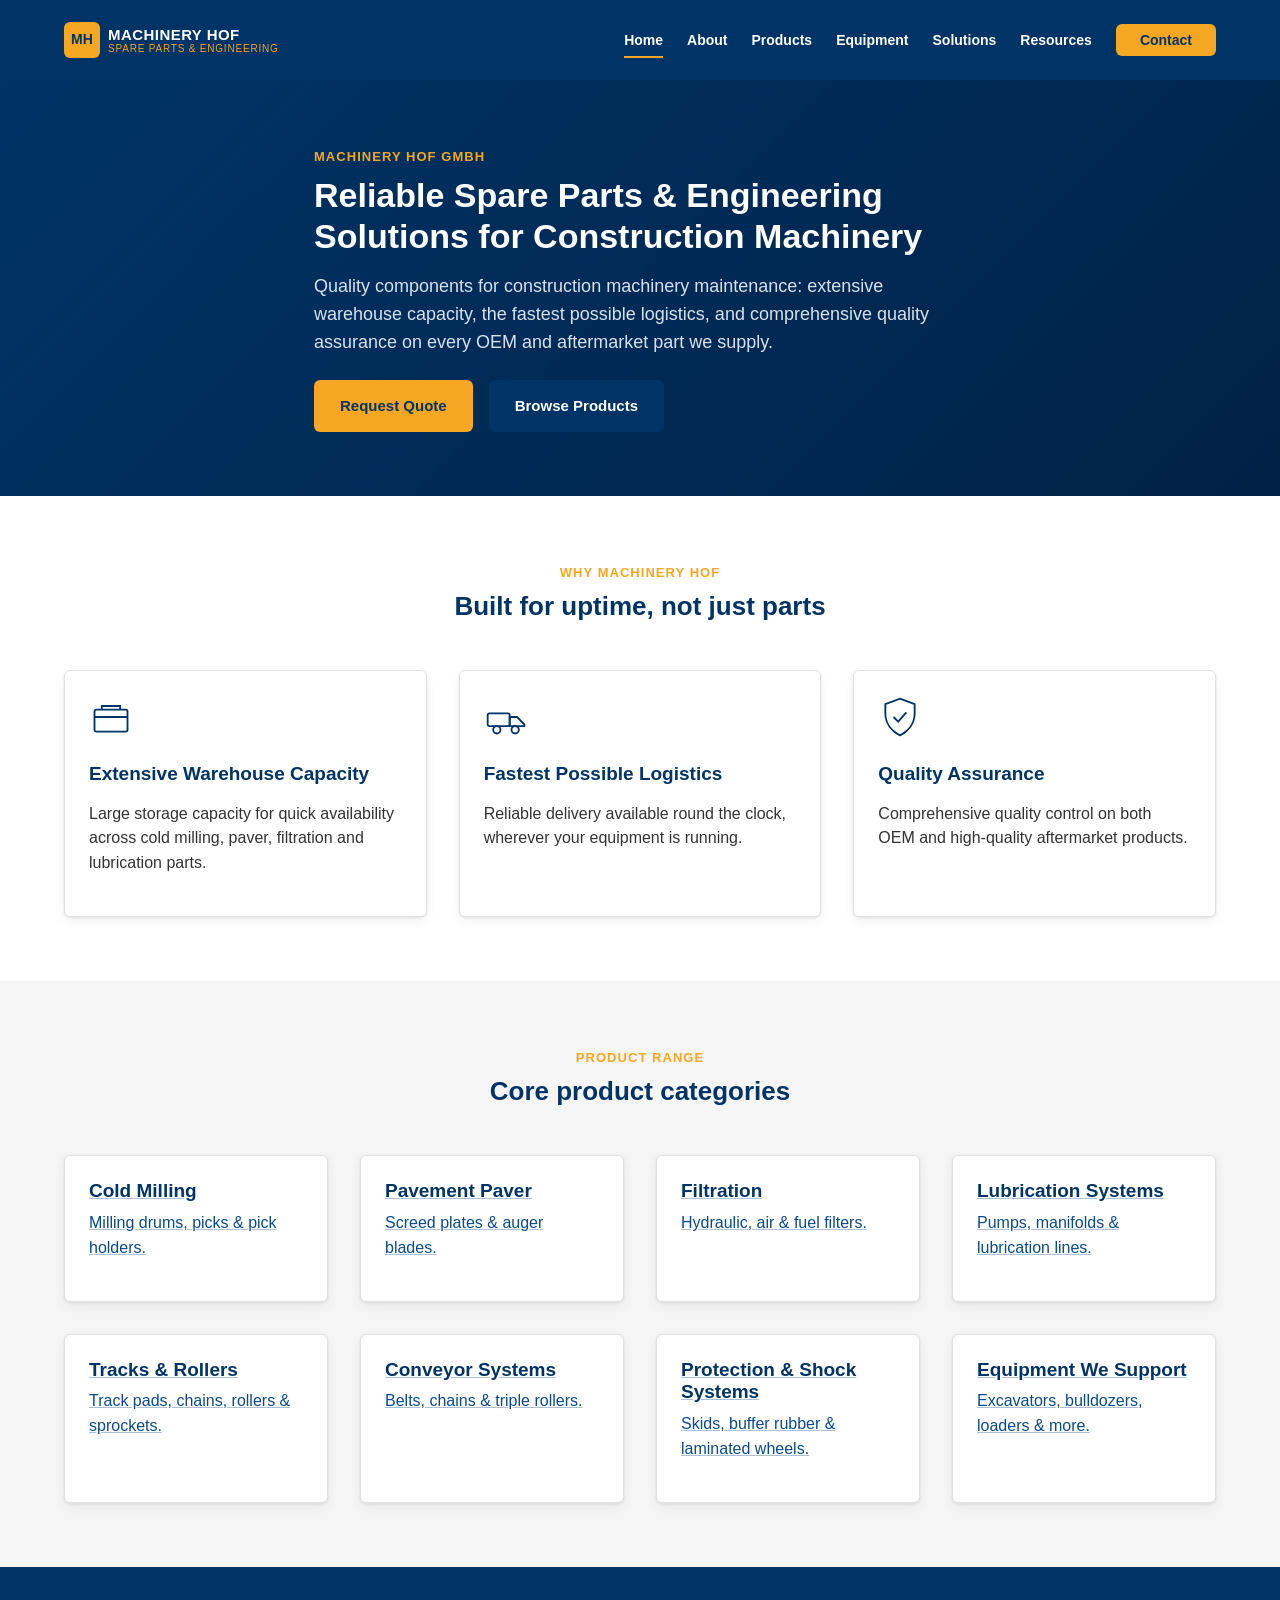
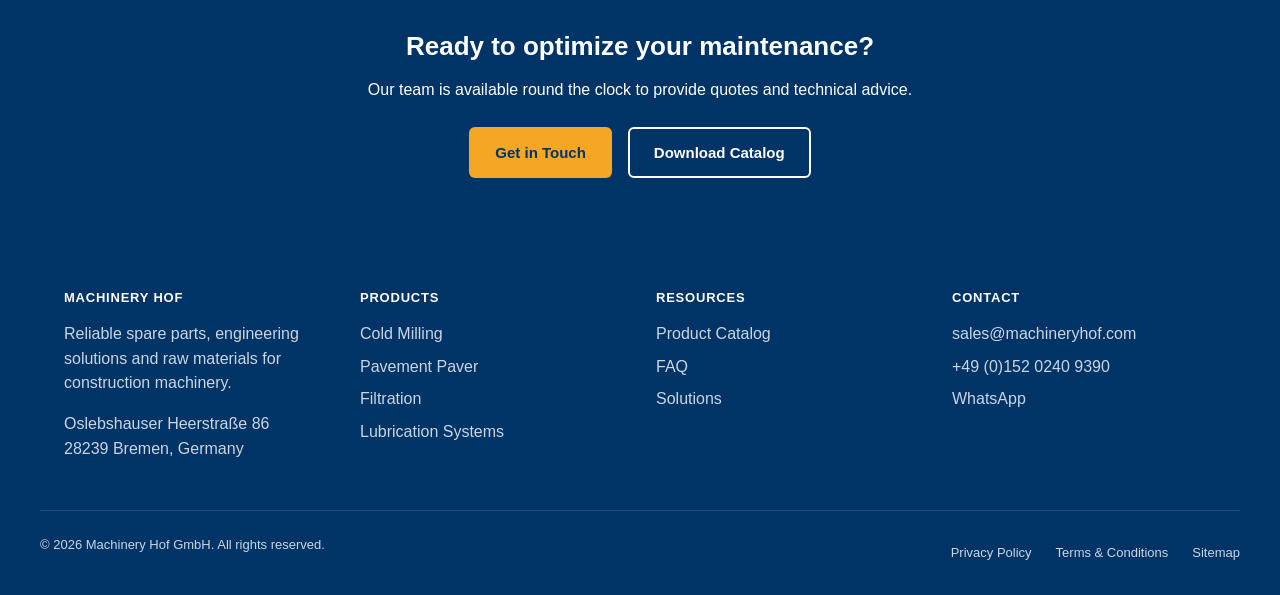
==== commit be5adaa2: "website v2" ====
--- a/machineryhof/index.html
+++ b/machineryhof/index.html
@@ -1,371 +1,194 @@
-<!DOCTYPE html>
+<!doctype html>
 <html lang="en">
 <head>
-<meta charset="UTF-8">
-<meta name="viewport" content="width=device-width, initial-scale=1.0">
-<title>Machinery Hof — Spare Parts &amp; Engineering Solutions for Construction Machinery</title>
-<meta name="description" content="Machinery Hof GmbH supplies OEM and aftermarket spare parts, engineering solutions and raw materials for cold milling machines, pavers and undercarriage systems. Bremen, Germany — available 24/7.">
-<link rel="icon" href="data:image/svg+xml,%3Csvg xmlns='http://www.w3.org/2000/svg' viewBox='0 0 64 64'%3E%3Crect width='64' height='64' rx='10' fill='%230A2540'/%3E%3Cpath d='M14 46V18h7l11 15 11-15h7v28h-7V29L32 44 21 29v17z' fill='%23F5A623'/%3E%3C/svg%3E">
+<meta charset="utf-8">
+<meta name="viewport" content="width=device-width, initial-scale=1">
+<title>Home - Machinery Hof GmbH</title>
+<meta name="description" content="Leading supplier of technical spare parts and engineering solutions for construction machinery at machineryhofgmbh.com. 24/7 support available.">
 <link rel="stylesheet" href="css/styles.css">
 </head>
 <body>
-
-<a class="skip-link" href="#main">Skip to main content</a>
-
-<header class="site-header" id="top">
-  <div class="header-inner">
-    <a class="brand" href="#top" aria-label="Machinery Hof — home">
-      <svg class="brand-mark" width="40" height="40" viewBox="0 0 64 64" aria-hidden="true">
-        <rect x="1" y="1" width="62" height="62" rx="12" fill="#0A2540" stroke="#F5A623" stroke-width="2"/>
-        <path d="M14 46V18h7l11 15 11-15h7v28h-7V29L32 44 21 29v17z" fill="#F5A623"/>
-      </svg>
+<a class="skip-link" href="#main">Skip to content</a>
+<header class="site-header">
+  <div class="container header-inner">
+    <a class="brand" href="index.html">
+      <span class="brand-mark" aria-hidden="true">MH</span>
       <span class="brand-text">
-        <span class="brand-name">MACHINERY&nbsp;HOF</span>
-        <span class="brand-sub">Parts &amp; Engineering</span>
+        <span class="brand-name">MACHINERY HOF</span>
+        <span class="brand-sub">Spare Parts &amp; Engineering</span>
       </span>
     </a>
-
-    <nav class="main-nav" id="main-nav" aria-label="Primary">
+    <button class="nav-toggle" id="navToggle" type="button" aria-expanded="false" aria-controls="siteNav">
+      <span class="sr-only">Menu</span>
+      <span class="nav-toggle-bar"></span>
+      <span class="nav-toggle-bar"></span>
+      <span class="nav-toggle-bar"></span>
+    </button>
+    <nav class="site-nav" id="siteNav" aria-label="Primary">
       <ul>
-        <li><a href="#top">Home</a></li>
-        <li><a href="#about">About</a></li>
-        <li><a href="#products">Products</a></li>
-        <li><a href="#benefits">Benefits</a></li>
-        <li><a href="#contact">Contact</a></li>
+        <li><a href="index.html" aria-current="page">Home</a></li>
+        <li><a href="about.html">About</a></li>
+        <li><a href="products.html">Products</a></li>
+        <li><a href="equipment.html">Equipment</a></li>
+        <li><a href="solutions.html">Solutions</a></li>
+        <li><a href="resources.html">Resources</a></li>
+        <li><a class="nav-cta" href="contact.html">Contact</a></li>
       </ul>
     </nav>
-
-    <div class="header-actions">
-      <a class="btn btn-primary btn-sm" href="#contact">Request Quote</a>
-      <button class="nav-toggle" id="navToggle" type="button" aria-expanded="false" aria-controls="main-nav">
-        <span class="sr-only">Toggle navigation menu</span>
-        <span class="nav-toggle-bar"></span>
-        <span class="nav-toggle-bar"></span>
-        <span class="nav-toggle-bar"></span>
-      </button>
-    </div>
   </div>
 </header>
 
 <main id="main">
 
-  <!-- HERO -->
-  <section class="hero" aria-labelledby="hero-heading">
-    <div class="hero-grid" aria-hidden="true"></div>
-    <div class="hero-inner">
-      <div class="hero-copy">
-        <p class="eyebrow">Bremen, Germany · OEM &amp; Aftermarket</p>
-        <h1 id="hero-heading">Reliable Spare Parts &amp; Engineering Solutions for Construction Machinery</h1>
-        <p class="hero-lede">Machinery Hof supplies technical spare parts, integrated engineering solutions and high‑quality raw materials for cold milling machines, road pavers, filtration and lubrication systems — backed by an extensive warehouse and round‑the‑clock logistics.</p>
-        <div class="hero-ctas">
-          <a class="btn btn-primary" href="#contact">Request a Quote</a>
-          <a class="btn btn-ghost" href="#products">Browse Products</a>
-        </div>
-        <ul class="hero-tags">
-          <li>Cold Milling</li>
-          <li>Pavement Pavers</li>
-          <li>Filtration</li>
-          <li>Lubrication Systems</li>
-          <li>Undercarriage &amp; Track</li>
-        </ul>
-      </div>
-
-      <div class="hero-figure">
-        <svg viewBox="0 0 420 420" class="blueprint" role="img" aria-labelledby="drumTitle drumDesc">
-          <title id="drumTitle">Technical diagram of a cold milling drum</title>
-          <desc id="drumDesc">Line drawing of a milling drum with tooth pattern, a diameter dimension line, and a spec tag reading diameter 450 millimetres, milling drum, OEM and aftermarket.</desc>
-          <circle cx="210" cy="200" r="150" fill="none" stroke="#F5A623" stroke-width="1" opacity="0.35"/>
-          <circle cx="210" cy="200" r="118" fill="none" stroke="#EAF0F6" stroke-width="1.5"/>
-          <circle cx="210" cy="200" r="66" fill="none" stroke="#EAF0F6" stroke-width="1.5" stroke-dasharray="2 6"/>
-          <g stroke="#F5A623" stroke-width="3" stroke-linecap="round">
-            <!-- tooth marks around drum -->
-            <line x1="210" y1="82" x2="210" y2="60"/>
-            <line x1="292" y1="118" x2="308" y2="102"/>
-            <line x1="328" y1="200" x2="350" y2="200"/>
-            <line x1="292" y1="282" x2="308" y2="298"/>
-            <line x1="210" y1="318" x2="210" y2="340"/>
-            <line x1="128" y1="282" x2="112" y2="298"/>
-            <line x1="92" y1="200" x2="70" y2="200"/>
-            <line x1="128" y1="118" x2="112" y2="102"/>
-          </g>
-          <circle cx="210" cy="200" r="10" fill="#F5A623"/>
-          <!-- dimension line -->
-          <line x1="92" y1="360" x2="328" y2="360" stroke="#EAF0F6" stroke-width="1"/>
-          <line x1="92" y1="352" x2="92" y2="368" stroke="#EAF0F6" stroke-width="1"/>
-          <line x1="328" y1="352" x2="328" y2="368" stroke="#EAF0F6" stroke-width="1"/>
-          <text x="210" y="386" text-anchor="middle" class="blueprint-label">⌀ 450&nbsp;mm</text>
-          <g class="spec-tag">
-            <rect x="16" y="16" width="176" height="46" rx="3" fill="#0A2540" stroke="#F5A623" stroke-width="1"/>
-            <text x="28" y="36" class="blueprint-label">MILLING DRUM</text>
-            <text x="28" y="52" class="blueprint-label-dim">OEM · AFTERMARKET</text>
-          </g>
-        </svg>
+  <section class="hero">
+    <div class="container hero-inner">
+      <span class="eyebrow">Machinery Hof GmbH</span>
+      <h1>Reliable Spare Parts &amp; Engineering Solutions for Construction Machinery</h1>
+      <p>Quality components for construction machinery maintenance: extensive warehouse capacity, the fastest possible logistics, and comprehensive quality assurance on every OEM and aftermarket part we supply.</p>
+      <div class="hero-ctas">
+        <a class="btn btn-primary" href="contact.html">Request Quote</a>
+        <a class="btn btn-secondary" href="products.html">Browse Products</a>
       </div>
     </div>
   </section>
 
-  <!-- KEY FEATURES -->
-  <section class="features" aria-labelledby="features-heading">
-    <h2 id="features-heading" class="sr-only">Key features</h2>
-    <ul class="features-list">
-      <li>
-        <svg aria-hidden="true" viewBox="0 0 40 40"><rect x="6" y="14" width="28" height="20" rx="2" fill="none" stroke="#F5A623" stroke-width="2"/><path d="M6 14 20 5l14 9" fill="none" stroke="#F5A623" stroke-width="2" stroke-linejoin="round"/><line x1="14" y1="34" x2="14" y2="20" stroke="#F5A623" stroke-width="2"/><line x1="26" y1="34" x2="26" y2="20" stroke="#F5A623" stroke-width="2"/></svg>
-        <span>Extensive warehouse capacity</span>
-      </li>
-      <li>
-        <svg aria-hidden="true" viewBox="0 0 40 40"><path d="M5 28h6l4-10h6l4 10h10" fill="none" stroke="#F5A623" stroke-width="2" stroke-linejoin="round" stroke-linecap="round"/><circle cx="13" cy="32" r="3" fill="none" stroke="#F5A623" stroke-width="2"/><circle cx="29" cy="32" r="3" fill="none" stroke="#F5A623" stroke-width="2"/></svg>
-        <span>Fastest possible logistics</span>
-      </li>
-      <li>
-        <svg aria-hidden="true" viewBox="0 0 40 40"><rect x="7" y="9" width="26" height="22" rx="2" fill="none" stroke="#F5A623" stroke-width="2"/><line x1="12" y1="16" x2="28" y2="16" stroke="#F5A623" stroke-width="2"/><line x1="12" y1="21" x2="24" y2="21" stroke="#F5A623" stroke-width="2"/><line x1="12" y1="26" x2="20" y2="26" stroke="#F5A623" stroke-width="2"/></svg>
-        <span>Wide range: OEM &amp; aftermarket</span>
-      </li>
-      <li>
-        <svg aria-hidden="true" viewBox="0 0 40 40"><path d="M20 6l12 5v9c0 8-5 13-12 14-7-1-12-6-12-14v-9z" fill="none" stroke="#F5A623" stroke-width="2" stroke-linejoin="round"/><path d="M15 20l4 4 8-8" fill="none" stroke="#F5A623" stroke-width="2" stroke-linecap="round" stroke-linejoin="round"/></svg>
-        <span>Comprehensive quality assurance</span>
-      </li>
-      <li>
-        <svg aria-hidden="true" viewBox="0 0 40 40"><circle cx="20" cy="20" r="14" fill="none" stroke="#F5A623" stroke-width="2"/><path d="M20 12v8l6 4" fill="none" stroke="#F5A623" stroke-width="2" stroke-linecap="round" stroke-linejoin="round"/></svg>
-        <span>Optimised maintenance uptime</span>
-      </li>
-    </ul>
-  </section>
-
-  <!-- ABOUT -->
-  <section id="about" class="about" aria-labelledby="about-heading">
-    <div class="section-inner about-grid">
-      <div class="about-copy">
-        <p class="eyebrow">About Machinery Hof</p>
-        <h2 id="about-heading">Engineering-grade parts, delivered when your site can't wait</h2>
-        <p>Machinery Hof GmbH is your reliable partner for the supply of technical spare parts, integrated engineering solutions and high‑quality raw materials. Our range covers spare parts for cold milling machines (milling drums, cutting tools), road pavers (screed plates, auger blades), filtration technology (hydraulic, air and fuel filters) and central lubrication systems (lubrication pumps, distributors, lubrication lines) — key areas of construction machinery maintenance.</p>
-        <p>We stand out through extensive storage capacity, the fastest possible logistics, and comprehensive quality assurance. We supply both OEM and high‑quality aftermarket parts, optimising the maintenance of your machinery from a single source.</p>
-        <a class="text-link" href="#contact">Talk to our engineering team →</a>
+  <section aria-labelledby="features-heading">
+    <div class="container">
+      <div class="section-head">
+        <span class="eyebrow">Why Machinery Hof</span>
+        <h2 id="features-heading">Built for uptime, not just parts</h2>
       </div>
-
-      <div class="about-table-wrap">
-        <table class="spec-table">
-          <caption>Our core product segments</caption>
-          <thead>
-            <tr><th scope="col">Category</th><th scope="col">Components</th></tr>
-          </thead>
-          <tbody>
-            <tr><th scope="row">Cold milling spare parts</th><td>Milling drums, milling picks</td></tr>
-            <tr><th scope="row">Pavement paver spare parts</th><td>Screed plates, auger blades</td></tr>
-            <tr><th scope="row">Filtration technology</th><td>Hydraulic filters, air filters, fuel filters</td></tr>
-            <tr><th scope="row">Centralised lubrication systems</th><td>Lubrication pumps, manifolds, lubrication lines</td></tr>
-          </tbody>
-        </table>
+      <div class="grid grid-3">
+        <div class="card feature-card">
+          <svg class="card-icon" viewBox="0 0 48 48" fill="none" stroke="currentColor" stroke-width="2" aria-hidden="true">
+            <rect x="6" y="16" width="36" height="24" rx="2"/>
+            <path d="M6 24h36M14 16v-4h20v4"/>
+          </svg>
+          <h3>Extensive Warehouse Capacity</h3>
+          <p>Large storage capacity for quick availability across cold milling, paver, filtration and lubrication parts.</p>
+        </div>
+        <div class="card feature-card">
+          <svg class="card-icon" viewBox="0 0 48 48" fill="none" stroke="currentColor" stroke-width="2" aria-hidden="true">
+            <rect x="4" y="20" width="24" height="14" rx="2"/>
+            <path d="M28 24h8l8 8v2h-16z"/>
+            <circle cx="14" cy="38" r="4"/>
+            <circle cx="34" cy="38" r="4"/>
+          </svg>
+          <h3>Fastest Possible Logistics</h3>
+          <p>Reliable delivery available round the clock, wherever your equipment is running.</p>
+        </div>
+        <div class="card feature-card">
+          <svg class="card-icon" viewBox="0 0 48 48" fill="none" stroke="currentColor" stroke-width="2" aria-hidden="true">
+            <path d="M24 4l16 6v10c0 12-8 20-16 24C16 40 8 32 8 20V10z"/>
+            <path d="M17 24l5 5 9-10"/>
+          </svg>
+          <h3>Quality Assurance</h3>
+          <p>Comprehensive quality control on both OEM and high-quality aftermarket products.</p>
+        </div>
       </div>
     </div>
   </section>
 
-  <!-- PRODUCTS -->
-  <section id="products" class="products" aria-labelledby="products-heading">
-    <div class="section-inner">
-      <p class="eyebrow">Product Catalog</p>
-      <h2 id="products-heading">Five categories. One warehouse.</h2>
-      <p class="section-lede">From cutting edge to undercarriage, sourced as OEM originals or quality-assured aftermarket alternatives.</p>
-
-      <div class="product-grid">
-
-        <article class="product-card">
-          <svg class="product-icon" viewBox="0 0 48 48" aria-hidden="true"><circle cx="24" cy="24" r="16" fill="none" stroke="#0A2540" stroke-width="2"/><g stroke="#F5A623" stroke-width="2.5" stroke-linecap="round"><line x1="24" y1="6" x2="24" y2="11"/><line x1="38" y1="12" x2="35" y2="15"/><line x1="42" y1="24" x2="37" y2="24"/><line x1="38" y1="36" x2="35" y2="33"/><line x1="24" y1="42" x2="24" y2="37"/><line x1="10" y1="36" x2="13" y2="33"/><line x1="6" y1="24" x2="11" y2="24"/><line x1="10" y1="12" x2="13" y2="15"/></g></svg>
-          <h3>Cold Milling Spare Parts</h3>
-          <p>Milling drums, milling picks and pick holders for consistent, high‑precision cutting performance.</p>
-          <ul class="product-tags"><li>Milling drums</li><li>Picks 20/22 mm</li><li>Pick holders</li></ul>
-        </article>
-
-        <article class="product-card">
-          <svg class="product-icon" viewBox="0 0 48 48" aria-hidden="true"><rect x="6" y="18" width="36" height="10" rx="1" fill="none" stroke="#0A2540" stroke-width="2"/><path d="M14 18c0-6 6-8 10-4M24 14c4-4 10-2 10 4" fill="none" stroke="#F5A623" stroke-width="2.5" stroke-linecap="round"/></svg>
-          <h3>Pavement Paver Spare Parts</h3>
-          <p>Screed plates and auger blades engineered for smooth, even asphalt distribution.</p>
-          <ul class="product-tags"><li>Screed plates</li><li>Auger blades</li></ul>
-        </article>
-
-        <article class="product-card">
-          <svg class="product-icon" viewBox="0 0 48 48" aria-hidden="true"><rect x="16" y="6" width="16" height="36" rx="2" fill="none" stroke="#0A2540" stroke-width="2"/><line x1="16" y1="14" x2="32" y2="14" stroke="#F5A623" stroke-width="2"/><line x1="16" y1="20" x2="32" y2="20" stroke="#F5A623" stroke-width="2"/><line x1="16" y1="26" x2="32" y2="26" stroke="#F5A623" stroke-width="2"/><line x1="16" y1="32" x2="32" y2="32" stroke="#F5A623" stroke-width="2"/></svg>
-          <h3>Filtration Technology</h3>
-          <p>Hydraulic, air and fuel filters that protect critical systems from downtime‑causing contamination.</p>
-          <ul class="product-tags"><li>Hydraulic filters</li><li>Air filters</li><li>Fuel filters</li></ul>
-        </article>
-
-        <article class="product-card">
-          <svg class="product-icon" viewBox="0 0 48 48" aria-hidden="true"><circle cx="16" cy="32" r="6" fill="none" stroke="#0A2540" stroke-width="2"/><path d="M22 32h8M34 32c4 0 6-3 6-6s-3-6-6-6" fill="none" stroke="#F5A623" stroke-width="2.5" stroke-linecap="round"/><circle cx="34" cy="14" r="2.4" fill="#F5A623"/></svg>
-          <h3>Centralised Lubrication</h3>
-          <p>Lubrication pumps, manifolds and lines that keep moving parts protected around the clock.</p>
-          <ul class="product-tags"><li>Pumps</li><li>Manifolds</li><li>Lubrication lines</li></ul>
-        </article>
-
-        <article class="product-card">
-          <svg class="product-icon" viewBox="0 0 48 48" aria-hidden="true"><circle cx="14" cy="24" r="6" fill="none" stroke="#0A2540" stroke-width="2"/><circle cx="34" cy="24" r="6" fill="none" stroke="#0A2540" stroke-width="2"/><line x1="20" y1="24" x2="28" y2="24" stroke="#F5A623" stroke-width="2.5"/><line x1="14" y1="18" x2="14" y2="12" stroke="#F5A623" stroke-width="2.5" stroke-linecap="round"/><line x1="34" y1="18" x2="34" y2="12" stroke="#F5A623" stroke-width="2.5" stroke-linecap="round"/></svg>
-          <h3>Undercarriage &amp; Track Systems</h3>
-          <p>Track pads, chains, rollers, sprockets, conveyor systems and buffer rubber — OEM and aftermarket.</p>
-          <ul class="product-tags"><li>Track pads</li><li>Track chains</li><li>Rollers &amp; sprockets</li><li>Buffer rubber</li></ul>
-        </article>
-
+  <section class="section-alt" aria-labelledby="categories-heading">
+    <div class="container">
+      <div class="section-head">
+        <span class="eyebrow">Product Range</span>
+        <h2 id="categories-heading">Core product categories</h2>
+      </div>
+      <div class="grid grid-4">
+        <a class="card category-card" href="products.html#cold-milling">
+          <h3>Cold Milling</h3>
+          <p>Milling drums, picks &amp; pick holders.</p>
+        </a>
+        <a class="card category-card" href="products.html#pavement-paver">
+          <h3>Pavement Paver</h3>
+          <p>Screed plates &amp; auger blades.</p>
+        </a>
+        <a class="card category-card" href="products.html#filtration">
+          <h3>Filtration</h3>
+          <p>Hydraulic, air &amp; fuel filters.</p>
+        </a>
+        <a class="card category-card" href="products.html#lubrication">
+          <h3>Lubrication Systems</h3>
+          <p>Pumps, manifolds &amp; lubrication lines.</p>
+        </a>
+        <a class="card category-card" href="products.html#tracks-rollers">
+          <h3>Tracks &amp; Rollers</h3>
+          <p>Track pads, chains, rollers &amp; sprockets.</p>
+        </a>
+        <a class="card category-card" href="products.html#conveyor">
+          <h3>Conveyor Systems</h3>
+          <p>Belts, chains &amp; triple rollers.</p>
+        </a>
+        <a class="card category-card" href="products.html#protection">
+          <h3>Protection &amp; Shock Systems</h3>
+          <p>Skids, buffer rubber &amp; laminated wheels.</p>
+        </a>
+        <a class="card category-card" href="equipment.html">
+          <h3>Equipment We Support</h3>
+          <p>Excavators, bulldozers, loaders &amp; more.</p>
+        </a>
       </div>
     </div>
   </section>
 
-  <!-- BENEFITS -->
-  <section id="benefits" class="benefits" aria-labelledby="benefits-heading">
-    <div class="section-inner">
-      <p class="eyebrow eyebrow-light">Benefits for Your Business</p>
-      <h2 id="benefits-heading">What working with Machinery Hof gets you</h2>
-      <div class="benefits-grid">
-        <div class="benefit"><span class="benefit-mark">01</span><p>Reduced machine downtime</p></div>
-        <div class="benefit"><span class="benefit-mark">02</span><p>Cost‑effective spare parts — original and aftermarket</p></div>
-        <div class="benefit"><span class="benefit-mark">03</span><p>Reliable logistics, available round the clock</p></div>
-        <div class="benefit"><span class="benefit-mark">04</span><p>Durable, high‑quality components</p></div>
-        <div class="benefit"><span class="benefit-mark">05</span><p>Expert engineering advice</p></div>
+  <section class="cta-band" aria-labelledby="cta-heading">
+    <div class="container">
+      <h2 id="cta-heading">Ready to optimize your maintenance?</h2>
+      <p>Our team is available round the clock to provide quotes and technical advice.</p>
+      <div class="hero-ctas">
+        <a class="btn btn-primary" href="contact.html">Get in Touch</a>
+        <a class="btn btn-outline" style="border-color:#fff;color:#fff" href="resources.html#catalog">Download Catalog</a>
       </div>
-      <div class="benefits-cta">
-        <h3>Ready to optimise your maintenance?</h3>
-        <a class="btn btn-primary" href="#contact">Get in Touch</a>
-      </div>
-    </div>
-  </section>
-
-  <!-- CONTACT -->
-  <section id="contact" class="contact" aria-labelledby="contact-heading">
-    <div class="section-inner contact-grid">
-      <div class="contact-info">
-        <p class="eyebrow">Contact</p>
-        <h2 id="contact-heading">Get a quote or talk to an engineer</h2>
-        <p>Our team is available round the clock to provide you with quotes and technical advice.</p>
-
-        <dl class="contact-list">
-          <div>
-            <dt>Address</dt>
-            <dd>Oslebshauser Heerstraße 86<br>28239 Bremen, Germany</dd>
-          </div>
-          <div>
-            <dt>Phone</dt>
-            <dd><a href="tel:+4915202409390">+49 (0)152 0240 9390</a></dd>
-          </div>
-          <div>
-            <dt>Sales &amp; Quotes</dt>
-            <dd><a href="mailto:sales@machineryhof.com">sales@machineryhof.com</a></dd>
-          </div>
-          <div>
-            <dt>Technical Support</dt>
-            <dd><a href="mailto:Islam@machineryhof.com">Islam@machineryhof.com</a></dd>
-          </div>
-          <div>
-            <dt>General Inquiries</dt>
-            <dd><a href="mailto:baher@machineryhof.com">baher@machineryhof.com</a></dd>
-          </div>
-          <div>
-            <dt>Availability</dt>
-            <dd>24/7 for customer support</dd>
-          </div>
-        </dl>
-      </div>
-
-      <form class="contact-form" id="contactForm" novalidate>
-        <div class="form-row">
-          <label for="name">Full name <span aria-hidden="true">*</span></label>
-          <input type="text" id="name" name="name" autocomplete="name" required>
-          <p class="field-error" id="name-error" role="alert"></p>
-        </div>
-
-        <div class="form-row">
-          <label for="email">Email <span aria-hidden="true">*</span></label>
-          <input type="email" id="email" name="email" autocomplete="email" required>
-          <p class="field-error" id="email-error" role="alert"></p>
-        </div>
-
-        <div class="form-row">
-          <label for="phone">Phone</label>
-          <input type="tel" id="phone" name="phone" autocomplete="tel">
-        </div>
-
-        <div class="form-row">
-          <label for="interest">Product interest</label>
-          <select id="interest" name="interest">
-            <option value="">Select a category</option>
-            <option value="cold-milling">Cold Milling Spare Parts</option>
-            <option value="pavement-paver">Pavement Paver Spare Parts</option>
-            <option value="filtration">Filtration Technology</option>
-            <option value="lubrication">Centralised Lubrication</option>
-            <option value="undercarriage">Undercarriage &amp; Track Systems</option>
-            <option value="other">Other / not sure</option>
-          </select>
-        </div>
-
-        <div class="form-row">
-          <label for="message">Message <span aria-hidden="true">*</span></label>
-          <textarea id="message" name="message" rows="4" required></textarea>
-          <p class="field-error" id="message-error" role="alert"></p>
-        </div>
-
-        <div class="form-row form-row-check">
-          <input type="checkbox" id="quote" name="quote">
-          <label for="quote">This is a quote request</label>
-        </div>
-
-        <button class="btn btn-primary btn-block" type="submit">Send Message</button>
-
-        <p class="form-success" id="formSuccess" role="status" hidden>
-          Thank you — your message has been received. Our team will respond within 24 hours.
-        </p>
-      </form>
     </div>
   </section>
 
 </main>
 
 <footer class="site-footer">
-  <div class="section-inner footer-grid">
+  <div class="container footer-grid">
     <div class="footer-col">
-      <a class="brand" href="#top" aria-label="Machinery Hof — home">
-        <svg class="brand-mark" width="32" height="32" viewBox="0 0 64 64" aria-hidden="true">
-          <rect x="1" y="1" width="62" height="62" rx="12" fill="#0A2540" stroke="#F5A623" stroke-width="2"/>
-          <path d="M14 46V18h7l11 15 11-15h7v28h-7V29L32 44 21 29v17z" fill="#F5A623"/>
-        </svg>
-        <span class="brand-name footer-brand-name">MACHINERY HOF</span>
-      </a>
-      <p>Technical spare parts, engineering solutions and raw materials for construction machinery.</p>
+      <h3>Machinery Hof</h3>
+      <p>Reliable spare parts, engineering solutions and raw materials for construction machinery.</p>
+      <p>Oslebshauser Heerstraße 86<br>28239 Bremen, Germany</p>
     </div>
-
-    <div class="footer-col">
-      <h3>Navigate</h3>
-      <ul>
-        <li><a href="#top">Home</a></li>
-        <li><a href="#about">About</a></li>
-        <li><a href="#products">Products</a></li>
-        <li><a href="#benefits">Benefits</a></li>
-        <li><a href="#contact">Contact</a></li>
-      </ul>
-    </div>
-
     <div class="footer-col">
       <h3>Products</h3>
       <ul>
-        <li><a href="#products">Cold Milling Spare Parts</a></li>
-        <li><a href="#products">Pavement Paver Spare Parts</a></li>
-        <li><a href="#products">Filtration Technology</a></li>
-        <li><a href="#products">Centralised Lubrication</a></li>
-        <li><a href="#products">Undercarriage &amp; Track Systems</a></li>
+        <li><a href="products.html#cold-milling">Cold Milling</a></li>
+        <li><a href="products.html#pavement-paver">Pavement Paver</a></li>
+        <li><a href="products.html#filtration">Filtration</a></li>
+        <li><a href="products.html#lubrication">Lubrication Systems</a></li>
       </ul>
     </div>
-
+    <div class="footer-col">
+      <h3>Resources</h3>
+      <ul>
+        <li><a href="resources.html#catalog">Product Catalog</a></li>
+        <li><a href="resources.html#faq">FAQ</a></li>
+        <li><a href="solutions.html">Solutions</a></li>
+      </ul>
+    </div>
     <div class="footer-col">
       <h3>Contact</h3>
       <ul>
-        <li>Oslebshauser Heerstraße 86, 28239 Bremen, Germany</li>
+        <li><a href="mailto:sales@machineryhof.com">sales@machineryhof.com</a></li>
         <li><a href="tel:+4915202409390">+49 (0)152 0240 9390</a></li>
-        <li><a href="mailto:sales@machineryhof.com">sales@machineryhof.com</a></li>
-        <li><a href="https://www.google.com/maps/search/?api=1&amp;query=Oslebshauser+Heerstra%C3%9Fe+86+28239+Bremen+Germany" target="_blank" rel="noopener noreferrer">View on map ↗</a></li>
+        <li><a href="https://wa.me/491520240939" target="_blank" rel="noopener noreferrer">WhatsApp</a></li>
       </ul>
     </div>
   </div>
-
-  <div class="footer-bottom">
-    <p>© 2026 Machinery Hof GmbH. All rights reserved.</p>
+  <div class="container footer-bottom">
+    <p>&copy; 2026 Machinery Hof GmbH. All rights reserved.</p>
+    <ul class="footer-legal">
+      <li><a href="privacy.html">Privacy Policy</a></li>
+      <li><a href="terms.html">Terms &amp; Conditions</a></li>
+      <li><a href="sitemap.html">Sitemap</a></li>
+    </ul>
   </div>
+  <div id="analytics-mount"></div>
 </footer>
 
-<script src="js/script.js"></script>
+<script src="js/nav.js"></script>
 </body>
 </html>
--- a/machineryhof/css/styles.css
+++ b/machineryhof/css/styles.css
@@ -1,63 +1,98 @@
-/* ==========================================================================
-   Machinery Hof — Design tokens
-   ========================================================================== */
 :root {
-  --navy-900: #081C33;
-  --navy-800: #0F2A47;
-  --navy-700: #163A5E;
-  --navy-600: #24507A;
+  --navy-900: #003366;
+  --navy-700: #0a4a8a;
   --gold-500: #F5A623;
-  --gold-600: #D68C12;
-  --gold-700: #8A5809; /* AA-safe on paper/white for text use */
-  --paper: #F7F5F0;
-  --gray-100: #F1F1EE;
-  --gray-200: #E4E2DC;
-  --ink: #22262B;
-  --ink-soft: #55606B;
-  --line: rgba(10, 37, 64, 0.14);
-  --line-on-dark: rgba(234, 240, 246, 0.18);
-  --success-bg: #E8F5E9;
-  --success-text: #256029;
+  --green-500: #4CAF50;
+  --white: #FFFFFF;
+  --gray-100: #F5F5F5;
+  --gray-300: #dfe3e6;
+  --ink: #333333;
+  --ink-soft: #5b6570;
 
   --font-display: -apple-system, "Segoe UI Semibold", "Helvetica Neue", Helvetica, Arial, sans-serif;
   --font-body: -apple-system, "Segoe UI", "Helvetica Neue", Helvetica, Arial, sans-serif;
-  --font-mono: ui-monospace, "SF Mono", "Cascadia Mono", "Roboto Mono", Consolas, monospace;
-
-  --container: 1200px;
-  --radius-sm: 4px;
-  --radius-md: 6px;
-  --shadow-card: 0 1px 2px rgba(8, 28, 51, 0.06), 0 8px 24px rgba(8, 28, 51, 0.06);
-}
-
-/* ==========================================================================
-   Reset
-   ========================================================================== */
-*, *::before, *::after { box-sizing: border-box; }
-html { -webkit-text-size-adjust: 100%; scroll-behavior: smooth; }
+
+  --container-w: 1200px;
+  --space-1: 4px;
+  --space-2: 8px;
+  --space-3: 16px;
+  --space-4: 24px;
+  --space-5: 32px;
+  --space-6: 48px;
+  --space-7: 64px;
+  --space-8: 96px;
+
+  --radius: 6px;
+  --shadow: 0 1px 3px rgba(0, 0, 0, 0.08), 0 4px 12px rgba(0, 0, 0, 0.06);
+}
+
+* {
+  box-sizing: border-box;
+}
+
+html {
+  -webkit-text-size-adjust: 100%;
+}
+
 body {
   margin: 0;
   font-family: var(--font-body);
   color: var(--ink);
-  background: var(--paper);
+  background: var(--white);
   line-height: 1.55;
-  font-size: 16px;
-}
-img, svg { max-width: 100%; display: block; }
-ul { margin: 0; padding: 0; list-style: none; }
-h1, h2, h3, p, dl, dd { margin: 0; }
-a { color: inherit; text-decoration: none; }
-button { font: inherit; color: inherit; background: none; border: 0; cursor: pointer; }
-input, select, textarea { font: inherit; color: inherit; }
-
-@media (prefers-reduced-motion: reduce) {
-  html { scroll-behavior: auto; }
-  * { animation-duration: 0.001ms !important; animation-iteration-count: 1 !important; transition-duration: 0.001ms !important; }
+}
+
+h1, h2, h3, h4 {
+  font-family: var(--font-display);
+  color: var(--navy-900);
+  font-weight: 800;
+  line-height: 1.2;
+  margin: 0 0 var(--space-3);
+}
+
+h1 { font-size: 34px; }
+h2 { font-size: 26px; }
+h3 { font-size: 19px; }
+
+p {
+  margin: 0 0 var(--space-3);
+}
+
+ul, ol {
+  margin: 0 0 var(--space-3);
+  padding-left: 1.2em;
+}
+
+img {
+  max-width: 100%;
+  display: block;
+}
+
+a {
+  color: var(--navy-700);
+  text-decoration-color: rgba(10, 74, 138, 0.35);
+}
+
+a:hover {
+  text-decoration-color: currentColor;
+}
+
+a:focus-visible,
+button:focus-visible,
+input:focus-visible,
+select:focus-visible,
+textarea:focus-visible,
+summary:focus-visible {
+  outline: 3px solid var(--gold-500);
+  outline-offset: 2px;
 }
 
 .sr-only {
   position: absolute;
-  width: 1px; height: 1px;
-  padding: 0; margin: -1px;
+  width: 1px;
+  height: 1px;
+  padding: 0;
+  margin: -1px;
   overflow: hidden;
   clip: rect(0, 0, 0, 0);
   white-space: nowrap;
@@ -66,443 +101,688 @@
 
 .skip-link {
   position: absolute;
-  left: 8px; top: -60px;
-  background: var(--gold-500);
-  color: var(--navy-900);
-  padding: 10px 16px;
-  border-radius: var(--radius-sm);
-  font-weight: 700;
-  z-index: 200;
+  left: var(--space-3);
+  top: -50px;
+  background: var(--navy-900);
+  color: var(--white);
+  padding: var(--space-2) var(--space-3);
+  border-radius: var(--radius);
+  z-index: 1000;
   transition: top 0.15s ease;
 }
-.skip-link:focus { top: 8px; }
-
-:focus-visible {
-  outline: 3px solid var(--gold-500);
-  outline-offset: 2px;
-}
-
-.section-inner {
-  max-width: var(--container);
+
+.skip-link:focus {
+  top: var(--space-3);
+}
+
+.container {
+  max-width: var(--container-w);
   margin: 0 auto;
-  padding: 0 20px;
-}
-
-.eyebrow {
-  font-family: var(--font-mono);
-  font-size: 12px;
-  letter-spacing: 0.14em;
-  text-transform: uppercase;
-  color: var(--gold-700);
-  font-weight: 700;
-  margin: 0 0 12px;
-}
-.eyebrow-light { color: var(--gold-500); }
-
-h1, h2, h3 { font-family: var(--font-display); color: var(--navy-900); font-weight: 800; line-height: 1.15; }
-h1 { font-size: clamp(30px, 6vw, 52px); letter-spacing: -0.01em; }
-h2 { font-size: clamp(24px, 4vw, 34px); letter-spacing: -0.005em; }
-h3 { font-size: 18px; }
-
-.section-lede { color: var(--ink-soft); max-width: 62ch; font-size: 16px; margin-top: 10px; }
-
-/* ==========================================================================
-   Buttons
-   ========================================================================== */
-.btn {
-  display: inline-flex;
-  align-items: center;
-  justify-content: center;
-  gap: 8px;
-  padding: 13px 24px;
-  border-radius: var(--radius-sm);
-  font-weight: 700;
-  font-size: 15px;
-  border: 2px solid transparent;
-  transition: transform 0.12s ease, background-color 0.15s ease, border-color 0.15s ease;
-  cursor: pointer;
-}
-.btn:hover { transform: translateY(-1px); }
-.btn-primary { background: var(--gold-500); color: var(--navy-900); }
-.btn-primary:hover { background: var(--gold-600); }
-.btn-ghost { background: transparent; color: #fff; border-color: var(--line-on-dark); }
-.btn-ghost:hover { border-color: var(--gold-500); color: var(--gold-500); }
-.btn-sm { padding: 9px 16px; font-size: 13px; }
-.btn-block { width: 100%; }
-
-.text-link {
-  display: inline-block;
-  margin-top: 18px;
-  font-weight: 700;
-  color: var(--navy-900);
-  border-bottom: 2px solid var(--gold-500);
-  padding-bottom: 2px;
-}
-
-/* ==========================================================================
-   Header
-   ========================================================================== */
+  padding: 0 var(--space-4);
+}
+
+/* Header / Nav */
+
 .site-header {
   position: sticky;
   top: 0;
   z-index: 100;
   background: var(--navy-900);
-  border-bottom: 1px solid var(--line-on-dark);
-}
+  min-height: 80px;
+  display: flex;
+  align-items: center;
+}
+
 .header-inner {
-  max-width: var(--container);
-  margin: 0 auto;
-  padding: 0 20px;
-  height: 72px;
   display: flex;
   align-items: center;
   justify-content: space-between;
-  gap: 16px;
-}
-.brand { display: flex; align-items: center; gap: 10px; flex-shrink: 0; }
-.brand-mark { flex-shrink: 0; }
-.brand-text { display: flex; flex-direction: column; line-height: 1.2; }
-.brand-name { font-family: var(--font-display); font-weight: 800; letter-spacing: 0.03em; color: #fff; font-size: 15px; }
-.brand-sub { font-family: var(--font-mono); font-size: 10px; letter-spacing: 0.08em; text-transform: uppercase; color: var(--gold-500); }
-
-.main-nav ul { display: flex; gap: 28px; }
-.main-nav a {
-  color: #EAF0F6;
+  gap: var(--space-4);
+  width: 100%;
+}
+
+.brand {
+  display: flex;
+  align-items: center;
+  gap: var(--space-2);
+  color: var(--white);
+  text-decoration: none;
+}
+
+.brand-mark {
+  display: inline-flex;
+  align-items: center;
+  justify-content: center;
+  width: 36px;
+  height: 36px;
+  border-radius: var(--radius);
+  background: var(--gold-500);
+  color: var(--navy-900);
+  font-family: var(--font-display);
+  font-weight: 800;
+  font-size: 14px;
+}
+
+.brand-text {
+  display: flex;
+  flex-direction: column;
+  line-height: 1.15;
+}
+
+.brand-name {
+  font-family: var(--font-display);
+  font-weight: 800;
+  letter-spacing: 0.03em;
+  font-size: 15px;
+}
+
+.brand-sub {
+  font-size: 10px;
+  letter-spacing: 0.08em;
+  text-transform: uppercase;
+  color: var(--gold-500);
+}
+
+.nav-toggle {
+  display: none;
+  flex-direction: column;
+  gap: 4px;
+  background: none;
+  border: 0;
+  padding: var(--space-2);
+  cursor: pointer;
+}
+
+.nav-toggle-bar {
+  width: 22px;
+  height: 2px;
+  background: var(--white);
+  border-radius: 2px;
+}
+
+.site-nav ul {
+  display: flex;
+  align-items: center;
+  gap: var(--space-4);
+  margin: 0;
+  padding: 0;
+  list-style: none;
+}
+
+.site-nav a {
+  color: var(--white);
+  text-decoration: none;
+  font-size: 14px;
   font-weight: 600;
-  font-size: 14.5px;
-  padding: 6px 2px;
+  padding: var(--space-2) 0;
   border-bottom: 2px solid transparent;
-  transition: border-color 0.15s ease, color 0.15s ease;
-}
-.main-nav a:hover { color: var(--gold-500); border-color: var(--gold-500); }
-
-.header-actions { display: flex; align-items: center; gap: 14px; }
-
-.nav-toggle {
+}
+
+.site-nav a:hover,
+.site-nav a[aria-current="page"] {
+  border-bottom-color: var(--gold-500);
+}
+
+.site-nav .nav-cta {
+  background: var(--gold-500);
+  color: var(--navy-900);
+  padding: var(--space-2) var(--space-4);
+  border-radius: var(--radius);
+  border-bottom: none;
+}
+
+.site-nav .nav-cta:hover {
+  background: #e5951a;
+}
+
+@media (max-width: 900px) {
+  .nav-toggle {
+    display: inline-flex;
+  }
+
+  .site-nav {
+    position: absolute;
+    top: 80px;
+    left: 0;
+    right: 0;
+    background: var(--navy-900);
+    padding: var(--space-3) var(--space-4) var(--space-5);
+    display: none;
+  }
+
+  .site-nav.is-open {
+    display: block;
+  }
+
+  .site-nav ul {
+    flex-direction: column;
+    align-items: flex-start;
+    gap: var(--space-3);
+  }
+
+  .site-nav .nav-cta {
+    display: inline-block;
+  }
+}
+
+/* Buttons */
+
+.btn {
+  display: inline-block;
+  padding: 12px 24px;
+  border-radius: var(--radius);
+  font-weight: 700;
+  font-size: 15px;
+  text-decoration: none;
+  border: 2px solid transparent;
+  cursor: pointer;
+  transition: background-color 0.15s ease, color 0.15s ease, border-color 0.15s ease;
+}
+
+.btn-primary {
+  background: var(--gold-500);
+  color: var(--navy-900);
+}
+
+.btn-primary:hover {
+  background: #e5951a;
+}
+
+.btn-secondary {
+  background: var(--navy-900);
+  color: var(--white);
+  border-color: var(--navy-900);
+}
+
+.btn-secondary:hover {
+  background: var(--navy-700);
+  border-color: var(--navy-700);
+}
+
+.btn-outline {
+  background: transparent;
+  color: var(--navy-900);
+  border-color: var(--navy-900);
+}
+
+.btn-outline:hover {
+  background: var(--navy-900);
+  color: var(--white);
+}
+
+/* Hero */
+
+.hero {
+  background: linear-gradient(135deg, var(--navy-900), #012247);
+  color: var(--white);
+  padding: var(--space-7) 0;
+}
+
+.hero-inner {
+  max-width: 700px;
+}
+
+.hero h1 {
+  color: var(--white);
+  margin-bottom: var(--space-3);
+}
+
+.hero p {
+  font-size: 18px;
+  color: #d7e2ee;
+}
+
+.hero-ctas {
+  display: flex;
+  gap: var(--space-3);
+  flex-wrap: wrap;
+  margin-top: var(--space-4);
+}
+
+.page-hero {
+  background: var(--navy-900);
+  color: var(--white);
+  padding: var(--space-6) 0;
+}
+
+.page-hero h1 {
+  color: var(--white);
+  margin: 0;
+}
+
+.page-hero p {
+  color: #d7e2ee;
+  margin: var(--space-2) 0 0;
+}
+
+/* Sections */
+
+section {
+  padding: var(--space-7) 0;
+}
+
+.section-alt {
+  background: var(--gray-100);
+}
+
+.section-head {
+  max-width: 640px;
+  margin: 0 auto var(--space-6);
+  text-align: center;
+}
+
+.eyebrow {
+  display: inline-block;
+  color: var(--gold-500);
+  font-weight: 700;
+  font-size: 13px;
+  letter-spacing: 0.08em;
+  text-transform: uppercase;
+  margin-bottom: var(--space-2);
+}
+
+/* Grids / Cards */
+
+.grid {
+  display: grid;
+  gap: var(--space-5);
+}
+
+.grid-3 {
+  grid-template-columns: repeat(3, 1fr);
+}
+
+.grid-4 {
+  grid-template-columns: repeat(4, 1fr);
+}
+
+@media (max-width: 900px) {
+  .grid-3, .grid-4 {
+    grid-template-columns: repeat(2, 1fr);
+  }
+}
+
+@media (max-width: 600px) {
+  .grid-3, .grid-4 {
+    grid-template-columns: 1fr;
+  }
+}
+
+.card {
+  background: var(--white);
+  border: 1px solid var(--gray-300);
+  border-radius: var(--radius);
+  padding: var(--space-4);
+  box-shadow: var(--shadow);
+}
+
+.card-icon {
+  width: 44px;
+  height: 44px;
+  color: var(--navy-900);
+  margin-bottom: var(--space-3);
+}
+
+.feature-card {
+  text-align: left;
+}
+
+.category-card,
+.equipment-card,
+.product-card {
   display: flex;
   flex-direction: column;
-  gap: 5px;
-  padding: 8px;
-  width: 40px;
-}
-.nav-toggle-bar {
-  display: block;
-  width: 100%;
-  height: 2px;
-  background: #fff;
-  border-radius: 2px;
-  transition: transform 0.2s ease, opacity 0.2s ease;
-}
-
-/* mobile nav (collapsed by default) */
-.main-nav {
-  position: absolute;
-  top: 72px;
-  left: 0;
-  right: 0;
-  background: var(--navy-900);
-  border-bottom: 1px solid var(--line-on-dark);
-  max-height: 0;
-  overflow: hidden;
-  transition: max-height 0.25s ease;
-}
-.main-nav ul { flex-direction: column; gap: 0; padding: 8px 20px 16px; }
-.main-nav li { border-top: 1px solid var(--line-on-dark); }
-.main-nav li:first-child { border-top: 0; }
-.main-nav a { display: block; padding: 14px 2px; border-bottom: none; }
-
-.site-header.nav-open .main-nav { max-height: 400px; }
-.site-header.nav-open .nav-toggle-bar:nth-child(1) { transform: translateY(7px) rotate(45deg); }
-.site-header.nav-open .nav-toggle-bar:nth-child(2) { opacity: 0; }
-.site-header.nav-open .nav-toggle-bar:nth-child(3) { transform: translateY(-7px) rotate(-45deg); }
-
-/* ==========================================================================
-   Hero
-   ========================================================================== */
-.hero {
-  position: relative;
-  background: linear-gradient(165deg, var(--navy-900) 0%, var(--navy-800) 100%);
-  overflow: hidden;
-}
-.hero-grid {
-  position: absolute;
-  inset: 0;
-  background-image:
-    linear-gradient(var(--line-on-dark) 1px, transparent 1px),
-    linear-gradient(90deg, var(--line-on-dark) 1px, transparent 1px);
-  background-size: 40px 40px;
-  mask-image: radial-gradient(ellipse at top right, black, transparent 70%);
-  opacity: 0.5;
-}
-.hero-inner {
-  position: relative;
-  max-width: var(--container);
-  margin: 0 auto;
-  padding: 56px 20px 64px;
-  display: grid;
-  gap: 40px;
-}
-.hero-copy .eyebrow { color: var(--gold-500); }
-.hero h1 { color: #fff; }
-.hero-lede { color: #C9D4DF; font-size: 17px; max-width: 56ch; margin-top: 18px; }
-.hero-ctas { display: flex; flex-wrap: wrap; gap: 14px; margin-top: 30px; }
-.hero-tags { display: flex; flex-wrap: wrap; gap: 10px; margin-top: 32px; }
-.hero-tags li {
-  font-family: var(--font-mono);
-  font-size: 11.5px;
+  gap: var(--space-2);
+}
+
+.category-card h3,
+.equipment-card h3,
+.product-card h3 {
+  margin-bottom: 0;
+}
+
+.tag {
+  display: inline-block;
+  font-size: 11px;
+  font-weight: 700;
   letter-spacing: 0.04em;
-  color: #C9D4DF;
-  border: 1px solid var(--line-on-dark);
+  text-transform: uppercase;
+  color: var(--navy-900);
+  background: var(--gray-100);
   border-radius: 999px;
-  padding: 6px 12px;
-}
-.hero-figure { justify-self: center; width: min(100%, 380px); }
-.blueprint-label { font-family: var(--font-mono); font-size: 13px; fill: #EAF0F6; }
-.blueprint-label-dim { font-family: var(--font-mono); font-size: 10px; fill: #C9D4DF; }
-
-/* ==========================================================================
-   Features strip
-   ========================================================================== */
-.features { background: var(--gray-100); border-bottom: 1px solid var(--line); }
-.features-list {
-  max-width: var(--container);
-  margin: 0 auto;
-  padding: 28px 20px;
-  display: grid;
-  grid-template-columns: 1fr;
-  gap: 20px;
-}
-.features-list li {
+  padding: 2px 10px;
+  margin-right: var(--space-1);
+}
+
+.quote-price {
+  font-weight: 700;
+  color: var(--green-500);
+}
+
+.placeholder-image {
+  background: repeating-linear-gradient(
+    45deg,
+    var(--gray-100),
+    var(--gray-100) 10px,
+    #eceff1 10px,
+    #eceff1 20px
+  );
+  border: 1px dashed var(--gray-300);
+  border-radius: var(--radius);
+  min-height: 160px;
   display: flex;
   align-items: center;
-  gap: 12px;
-  font-weight: 700;
-  font-size: 14.5px;
-  color: var(--navy-900);
-}
-.features-list svg { width: 32px; height: 32px; flex-shrink: 0; }
-
-/* ==========================================================================
-   About
-   ========================================================================== */
-.about { padding: 72px 0; }
-.about-grid { display: grid; gap: 48px; }
-.about-copy p { color: var(--ink-soft); margin-top: 16px; font-size: 15.5px; }
-.about-copy p:first-of-type { margin-top: 20px; }
+  justify-content: center;
+  color: var(--ink-soft);
+  font-size: 13px;
+  text-align: center;
+  padding: var(--space-3);
+}
+
+/* Tables */
 
 .spec-table {
   width: 100%;
   border-collapse: collapse;
-  background: #fff;
-  border: 1px solid var(--line);
-  border-radius: var(--radius-md);
-  overflow: hidden;
-  font-size: 14px;
-  box-shadow: var(--shadow-card);
-}
+  background: var(--white);
+}
+
 .spec-table caption {
   text-align: left;
-  font-family: var(--font-mono);
-  font-size: 11.5px;
-  letter-spacing: 0.1em;
+  font-weight: 700;
+  color: var(--navy-900);
+  margin-bottom: var(--space-2);
+}
+
+.spec-table th,
+.spec-table td {
+  text-align: left;
+  padding: var(--space-2) var(--space-3);
+  border-top: 1px solid var(--gray-300);
+  vertical-align: top;
+}
+
+.spec-table thead th {
+  background: var(--gray-100);
+  border-top: none;
+  font-size: 12px;
+  letter-spacing: 0.04em;
   text-transform: uppercase;
-  color: #fff;
+  color: var(--ink-soft);
+}
+
+.table-scroll {
+  overflow-x: auto;
+}
+
+/* CTA band */
+
+.cta-band {
   background: var(--navy-900);
-  padding: 12px 16px;
+  color: var(--white);
+  text-align: center;
+}
+
+.cta-band h2 {
+  color: var(--white);
+}
+
+.cta-band .hero-ctas {
+  justify-content: center;
+}
+
+/* Forms */
+
+.form-grid {
+  display: grid;
+  grid-template-columns: 1fr 1fr;
+  gap: var(--space-3) var(--space-4);
+}
+
+.form-grid .field-full {
+  grid-column: 1 / -1;
+}
+
+@media (max-width: 600px) {
+  .form-grid {
+    grid-template-columns: 1fr;
+  }
+}
+
+label {
+  display: block;
+  font-weight: 600;
+  font-size: 14px;
+  margin-bottom: var(--space-1);
+}
+
+.required-mark {
+  color: var(--navy-900);
+}
+
+input[type="text"],
+input[type="email"],
+input[type="tel"],
+select,
+textarea {
+  width: 100%;
+  padding: 10px 12px;
+  border: 1px solid var(--gray-300);
+  border-radius: var(--radius);
+  font-family: var(--font-body);
+  font-size: 15px;
+  background: var(--white);
+  color: var(--ink);
+}
+
+textarea {
+  resize: vertical;
+  min-height: 120px;
+}
+
+.field-error {
+  color: #b3261e;
+  font-size: 13px;
+  margin-top: var(--space-1);
+  display: none;
+}
+
+.field.has-error input,
+.field.has-error select,
+.field.has-error textarea {
+  border-color: #b3261e;
+}
+
+.field.has-error .field-error {
+  display: block;
+}
+
+.form-status {
+  border-radius: var(--radius);
+  padding: var(--space-3) var(--space-4);
+  margin-top: var(--space-4);
+  display: none;
+}
+
+.form-status.is-visible {
+  display: block;
+}
+
+.form-status.is-success {
+  background: #e8f5e9;
+  border: 1px solid var(--green-500);
+  color: #1e4620;
+}
+
+.form-status.is-error {
+  background: #fdecea;
+  border: 1px solid #b3261e;
+  color: #611a15;
+}
+
+/* Contact info list */
+
+.contact-info-list {
+  list-style: none;
+  margin: 0;
+  padding: 0;
+  display: flex;
+  flex-direction: column;
+  gap: var(--space-2);
+}
+
+.contact-info-list a {
+  font-weight: 600;
+}
+
+/* FAQ accordion */
+
+.faq-item {
+  border-bottom: 1px solid var(--gray-300);
+}
+
+.faq-item summary {
+  cursor: pointer;
   font-weight: 700;
-}
-.spec-table th, .spec-table td { text-align: left; padding: 13px 16px; border-top: 1px solid var(--line); vertical-align: top; }
-.spec-table th[scope="row"] { color: var(--navy-900); font-weight: 700; width: 42%; }
-.spec-table td { color: var(--ink-soft); }
-.spec-table thead th { background: var(--gray-100); border-top: none; font-family: var(--font-mono); font-size: 11px; letter-spacing: 0.06em; text-transform: uppercase; color: var(--ink-soft); }
-
-/* ==========================================================================
-   Products
-   ========================================================================== */
-.products { padding: 72px 0; background: var(--gray-100); border-top: 1px solid var(--line); border-bottom: 1px solid var(--line); }
-.product-grid {
-  margin-top: 40px;
+  color: var(--navy-900);
+  padding: var(--space-3) 0;
+  list-style: none;
+}
+
+.faq-item summary::-webkit-details-marker {
+  display: none;
+}
+
+.faq-item summary::before {
+  content: "+";
+  display: inline-block;
+  width: 1.2em;
+  color: var(--gold-500);
+  font-weight: 800;
+}
+
+.faq-item[open] summary::before {
+  content: "\2212";
+}
+
+.faq-item p {
+  padding-bottom: var(--space-3);
+  color: var(--ink-soft);
+}
+
+/* Footer */
+
+.site-footer {
+  background: var(--navy-900);
+  color: #cbd6e2;
+  padding-top: var(--space-6);
+}
+
+.footer-grid {
   display: grid;
-  grid-template-columns: 1fr;
-  gap: 20px;
-}
-.product-card {
-  background: #fff;
-  border: 1px solid var(--line);
-  border-radius: var(--radius-md);
-  padding: 26px;
-  box-shadow: var(--shadow-card);
-  transition: transform 0.15s ease, box-shadow 0.15s ease;
-}
-.product-card:hover { transform: translateY(-3px); box-shadow: 0 4px 8px rgba(8,28,51,0.08), 0 16px 32px rgba(8,28,51,0.1); }
-.product-icon { width: 44px; height: 44px; margin-bottom: 16px; }
-.product-card h3 { margin-bottom: 8px; }
-.product-card p { color: var(--ink-soft); font-size: 14.5px; }
-.product-tags { display: flex; flex-wrap: wrap; gap: 8px; margin-top: 16px; }
-.product-tags li {
-  font-family: var(--font-mono);
-  font-size: 11px;
-  letter-spacing: 0.02em;
-  color: var(--navy-800);
-  background: var(--gray-100);
-  border: 1px solid var(--line);
-  border-radius: var(--radius-sm);
-  padding: 4px 8px;
-}
-
-/* ==========================================================================
-   Benefits
-   ========================================================================== */
-.benefits { padding: 72px 0; background: var(--navy-900); }
-.benefits h2 { color: #fff; max-width: 30ch; }
-.benefits-grid {
-  margin-top: 40px;
+  grid-template-columns: repeat(4, 1fr);
+  gap: var(--space-5);
+  padding-bottom: var(--space-5);
+}
+
+@media (max-width: 900px) {
+  .footer-grid {
+    grid-template-columns: repeat(2, 1fr);
+  }
+}
+
+@media (max-width: 600px) {
+  .footer-grid {
+    grid-template-columns: 1fr;
+  }
+}
+
+.footer-col h3 {
+  color: var(--white);
+  font-size: 13px;
+  letter-spacing: 0.06em;
+  text-transform: uppercase;
+  margin-bottom: var(--space-3);
+}
+
+.footer-col ul {
+  list-style: none;
+  margin: 0;
+  padding: 0;
+  display: flex;
+  flex-direction: column;
+  gap: var(--space-2);
+}
+
+.footer-col a {
+  color: #cbd6e2;
+  text-decoration: none;
+}
+
+.footer-col a:hover {
+  color: var(--white);
+}
+
+.footer-bottom {
+  border-top: 1px solid rgba(255, 255, 255, 0.12);
+  padding: var(--space-4) 0;
+  display: flex;
+  justify-content: space-between;
+  align-items: center;
+  flex-wrap: wrap;
+  gap: var(--space-3);
+  font-size: 13px;
+}
+
+.footer-legal {
+  list-style: none;
+  display: flex;
+  gap: var(--space-4);
+  margin: 0;
+  padding: 0;
+}
+
+.footer-legal a {
+  color: #cbd6e2;
+  text-decoration: none;
+}
+
+.footer-legal a:hover {
+  color: var(--white);
+}
+
+/* Utility */
+
+.text-center {
+  text-align: center;
+}
+
+.mt-0 { margin-top: 0; }
+.mb-0 { margin-bottom: 0; }
+
+.stack {
+  display: flex;
+  flex-direction: column;
+  gap: var(--space-2);
+}
+
+.two-col {
   display: grid;
-  grid-template-columns: 1fr;
-  gap: 1px;
-  background: var(--line-on-dark);
-  border: 1px solid var(--line-on-dark);
-  border-radius: var(--radius-md);
-  overflow: hidden;
-}
-.benefit { background: var(--navy-800); padding: 24px; display: flex; align-items: flex-start; gap: 16px; }
-.benefit-mark { font-family: var(--font-mono); font-size: 13px; color: var(--gold-500); font-weight: 700; flex-shrink: 0; }
-.benefit p { color: #EAF0F6; font-size: 15px; font-weight: 600; }
-
-.benefits-cta {
-  margin-top: 48px;
-  padding-top: 40px;
-  border-top: 1px solid var(--line-on-dark);
-  display: flex;
-  flex-direction: column;
-  align-items: flex-start;
-  gap: 20px;
-}
-.benefits-cta h3 { color: #fff; font-size: 22px; }
-
-/* ==========================================================================
-   Contact
-   ========================================================================== */
-.contact { padding: 72px 0; }
-.contact-grid { display: grid; gap: 48px; }
-.contact-info > p { color: var(--ink-soft); margin-top: 14px; font-size: 15.5px; max-width: 46ch; }
-
-.contact-list { margin-top: 32px; display: grid; gap: 20px; }
-.contact-list dt {
-  font-family: var(--font-mono);
-  font-size: 11px;
-  letter-spacing: 0.08em;
-  text-transform: uppercase;
-  color: var(--gold-700);
-  font-weight: 700;
-  margin-bottom: 4px;
-}
-.contact-list dd { color: var(--navy-900); font-weight: 600; }
-.contact-list a:hover { color: var(--gold-700); text-decoration: underline; }
-
-.contact-form {
-  background: #fff;
-  border: 1px solid var(--line);
-  border-radius: var(--radius-md);
-  padding: 28px;
-  box-shadow: var(--shadow-card);
-}
-.form-row { margin-bottom: 18px; }
-.form-row label { display: block; font-weight: 700; font-size: 13.5px; margin-bottom: 6px; color: var(--navy-900); }
-.form-row input[type="text"],
-.form-row input[type="email"],
-.form-row input[type="tel"],
-.form-row select,
-.form-row textarea {
-  width: 100%;
-  padding: 11px 12px;
-  border: 1.5px solid var(--line);
-  border-radius: var(--radius-sm);
-  background: var(--paper);
-  font-size: 15px;
-  color: var(--ink);
-}
-.form-row input:focus, .form-row select:focus, .form-row textarea:focus {
-  border-color: var(--navy-700);
-  background: #fff;
-}
-.form-row textarea { resize: vertical; min-height: 100px; }
-.form-row-check { display: flex; align-items: center; gap: 10px; }
-.form-row-check label { margin-bottom: 0; font-weight: 600; }
-.form-row-check input { width: 18px; height: 18px; accent-color: var(--navy-800); }
-
-.field-error {
-  color: #B3261E;
-  font-size: 13px;
-  margin-top: 6px;
-  min-height: 0;
-}
-.form-row.has-error input,
-.form-row.has-error select,
-.form-row.has-error textarea { border-color: #B3261E; }
-
-.form-success {
-  margin-top: 16px;
-  padding: 14px 16px;
-  background: var(--success-bg);
-  color: var(--success-text);
-  border-radius: var(--radius-sm);
-  font-weight: 600;
-  font-size: 14.5px;
-}
-
-/* ==========================================================================
-   Footer
-   ========================================================================== */
-.site-footer { background: var(--navy-900); color: #C9D4DF; padding: 56px 0 0; }
-.footer-grid { display: grid; grid-template-columns: 1fr; gap: 36px; padding-bottom: 40px; }
-.footer-col .brand-name { color: #fff; }
-.footer-brand-name { font-size: 14px; }
-.footer-col p { margin-top: 14px; font-size: 14px; color: #9FB0C0; max-width: 32ch; }
-.footer-col h3 { color: #fff; font-size: 13px; letter-spacing: 0.06em; text-transform: uppercase; margin-bottom: 16px; font-family: var(--font-mono); }
-.footer-col ul { display: grid; gap: 10px; }
-.footer-col a:hover { color: var(--gold-500); }
-.footer-col li { font-size: 14px; }
-
-.footer-bottom {
-  border-top: 1px solid var(--line-on-dark);
-  padding: 20px;
-  text-align: center;
-  font-size: 13px;
-  color: #7E90A2;
-}
-
-/* ==========================================================================
-   Breakpoints
-   ========================================================================== */
-@media (min-width: 768px) {
-  .header-actions .btn-sm { display: inline-flex; }
-  .nav-toggle { display: none; }
-  .main-nav { position: static; max-height: none; overflow: visible; background: none; border: 0; }
-  .main-nav ul { flex-direction: row; padding: 0; gap: 28px; }
-  .main-nav li { border-top: 0; }
-  .main-nav a { padding: 6px 2px; }
-
-  .hero-inner { grid-template-columns: 1.1fr 0.9fr; align-items: center; padding: 88px 20px; }
-  .hero-figure { justify-self: end; }
-
-  .features-list { grid-template-columns: repeat(auto-fit, minmax(190px, 1fr)); }
-
-  .about-grid { grid-template-columns: 1.1fr 0.9fr; align-items: start; }
-
-  .product-grid { grid-template-columns: repeat(2, 1fr); }
-
-  .benefits-grid { grid-template-columns: repeat(2, 1fr); }
-  .benefits-cta { flex-direction: row; align-items: center; justify-content: space-between; }
-
-  .contact-grid { grid-template-columns: 1fr 1fr; }
-
-  .footer-grid { grid-template-columns: 1.4fr 1fr 1fr 1fr; }
-}
-
-@media (min-width: 1200px) {
-  .features-list { grid-template-columns: repeat(5, 1fr); }
-  .product-grid { grid-template-columns: repeat(3, 1fr); }
-  .benefits-grid { grid-template-columns: repeat(5, 1fr); }
-  h1 { font-size: 54px; }
-}
+  grid-template-columns: 1fr 1fr;
+  gap: var(--space-6);
+  align-items: start;
+}
+
+@media (max-width: 768px) {
+  .two-col {
+    grid-template-columns: 1fr;
+    gap: var(--space-4);
+  }
+
+  .hero, .page-hero {
+    padding: var(--space-5) 0;
+  }
+
+  h1 { font-size: 28px; }
+  h2 { font-size: 22px; }
+}
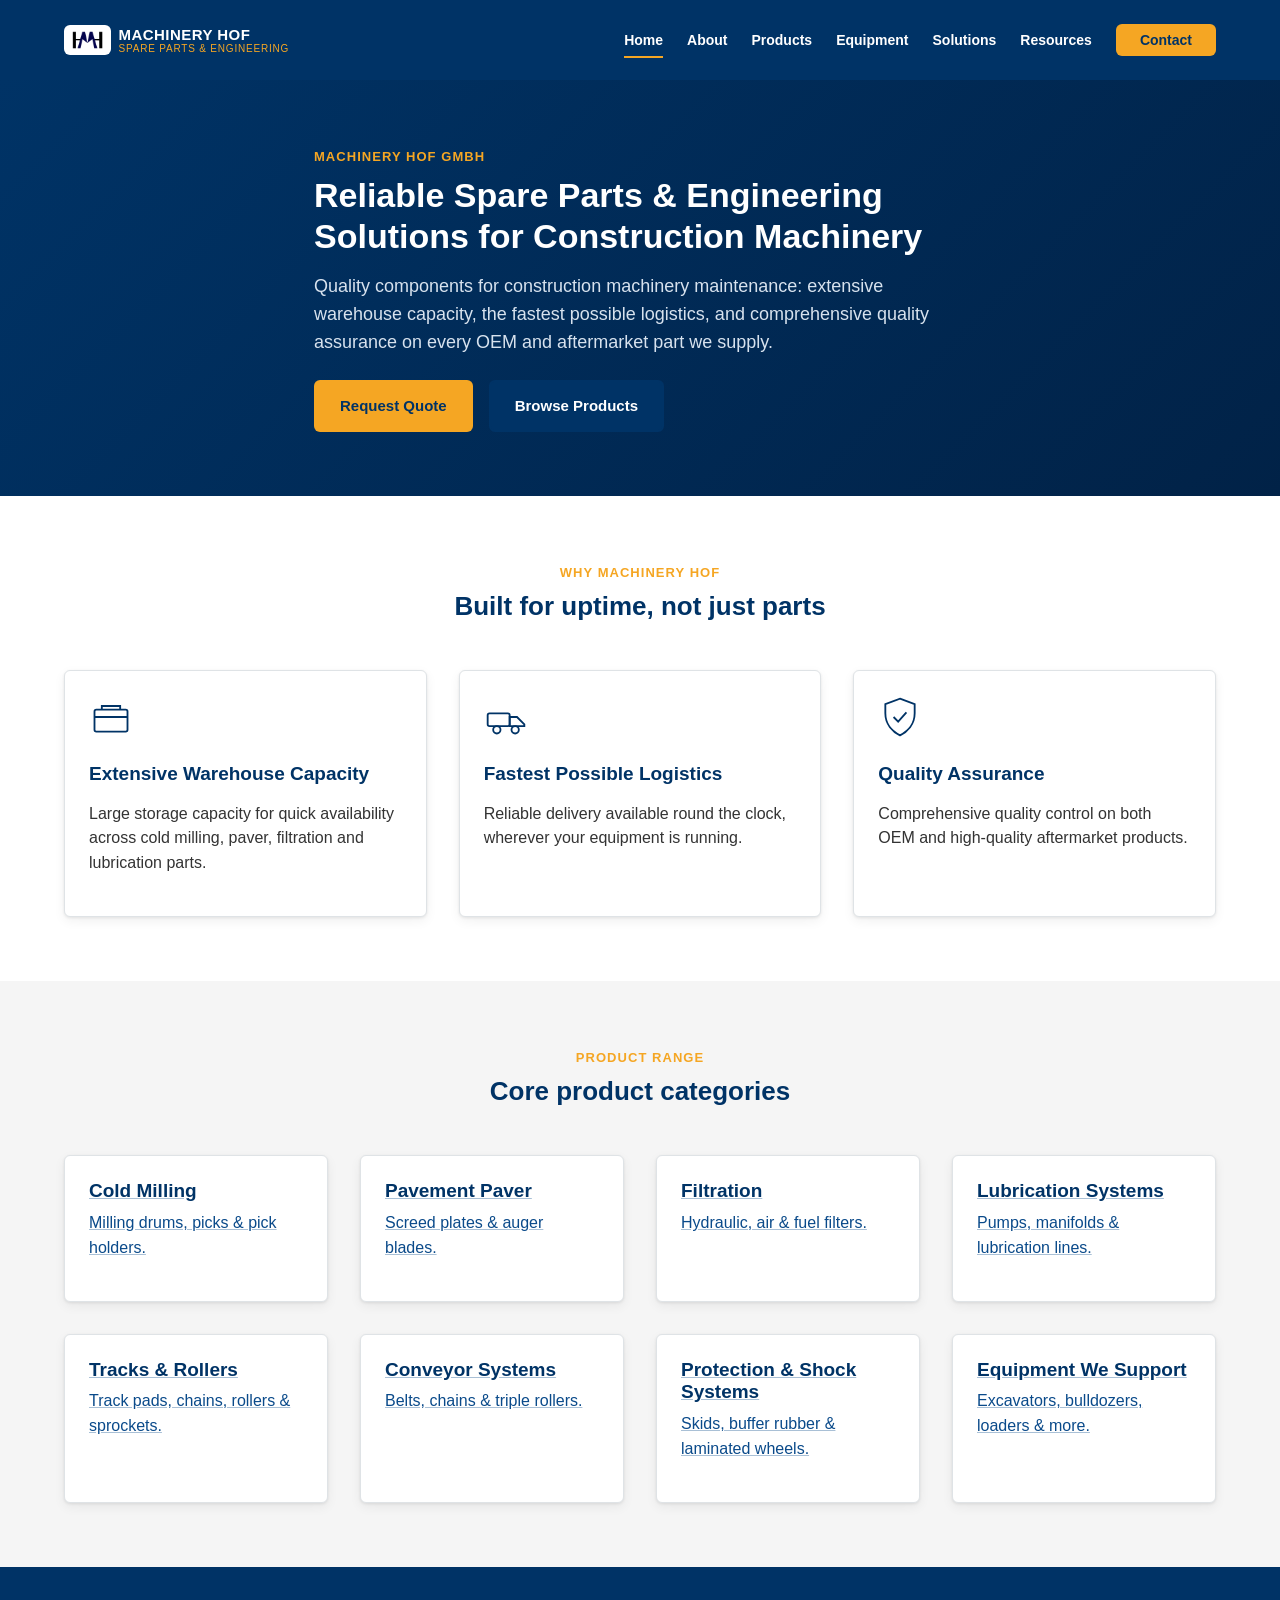
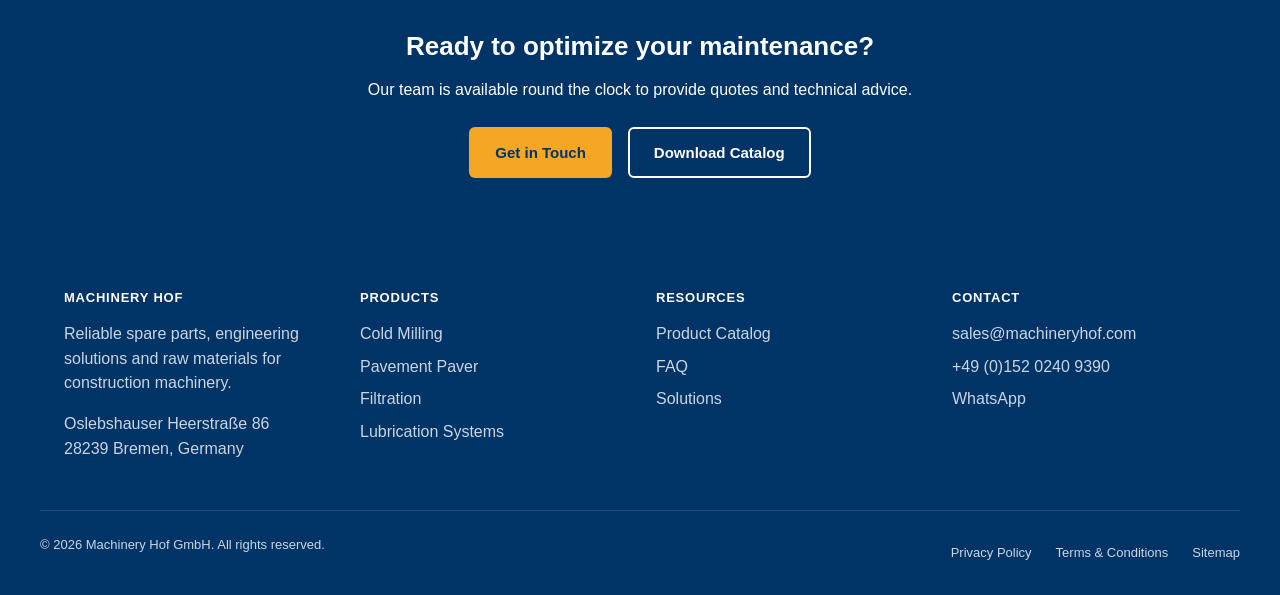
==== commit 28381a40: "added the logo" ====
--- a/machineryhof/index.html
+++ b/machineryhof/index.html
@@ -5,6 +5,7 @@
 <meta name="viewport" content="width=device-width, initial-scale=1">
 <title>Home - Machinery Hof GmbH</title>
 <meta name="description" content="Leading supplier of technical spare parts and engineering solutions for construction machinery at machineryhofgmbh.com. 24/7 support available.">
+<link rel="icon" type="image/png" href="assets/favicon.png">
 <link rel="stylesheet" href="css/styles.css">
 </head>
 <body>
@@ -12,7 +13,7 @@
 <header class="site-header">
   <div class="container header-inner">
     <a class="brand" href="index.html">
-      <span class="brand-mark" aria-hidden="true">MH</span>
+      <img class="brand-logo" src="assets/logo.png" alt="Machinery Hof" width="51" height="30">
       <span class="brand-text">
         <span class="brand-name">MACHINERY HOF</span>
         <span class="brand-sub">Spare Parts &amp; Engineering</span>
--- a/machineryhof/css/styles.css
+++ b/machineryhof/css/styles.css
@@ -149,18 +149,13 @@
   text-decoration: none;
 }
 
-.brand-mark {
-  display: inline-flex;
-  align-items: center;
-  justify-content: center;
-  width: 36px;
-  height: 36px;
+.brand-logo {
+  display: block;
+  height: 30px;
+  width: auto;
+  padding: 6px 8px;
   border-radius: var(--radius);
-  background: var(--gold-500);
-  color: var(--navy-900);
-  font-family: var(--font-display);
-  font-weight: 800;
-  font-size: 14px;
+  background: var(--white);
 }
 
 .brand-text {
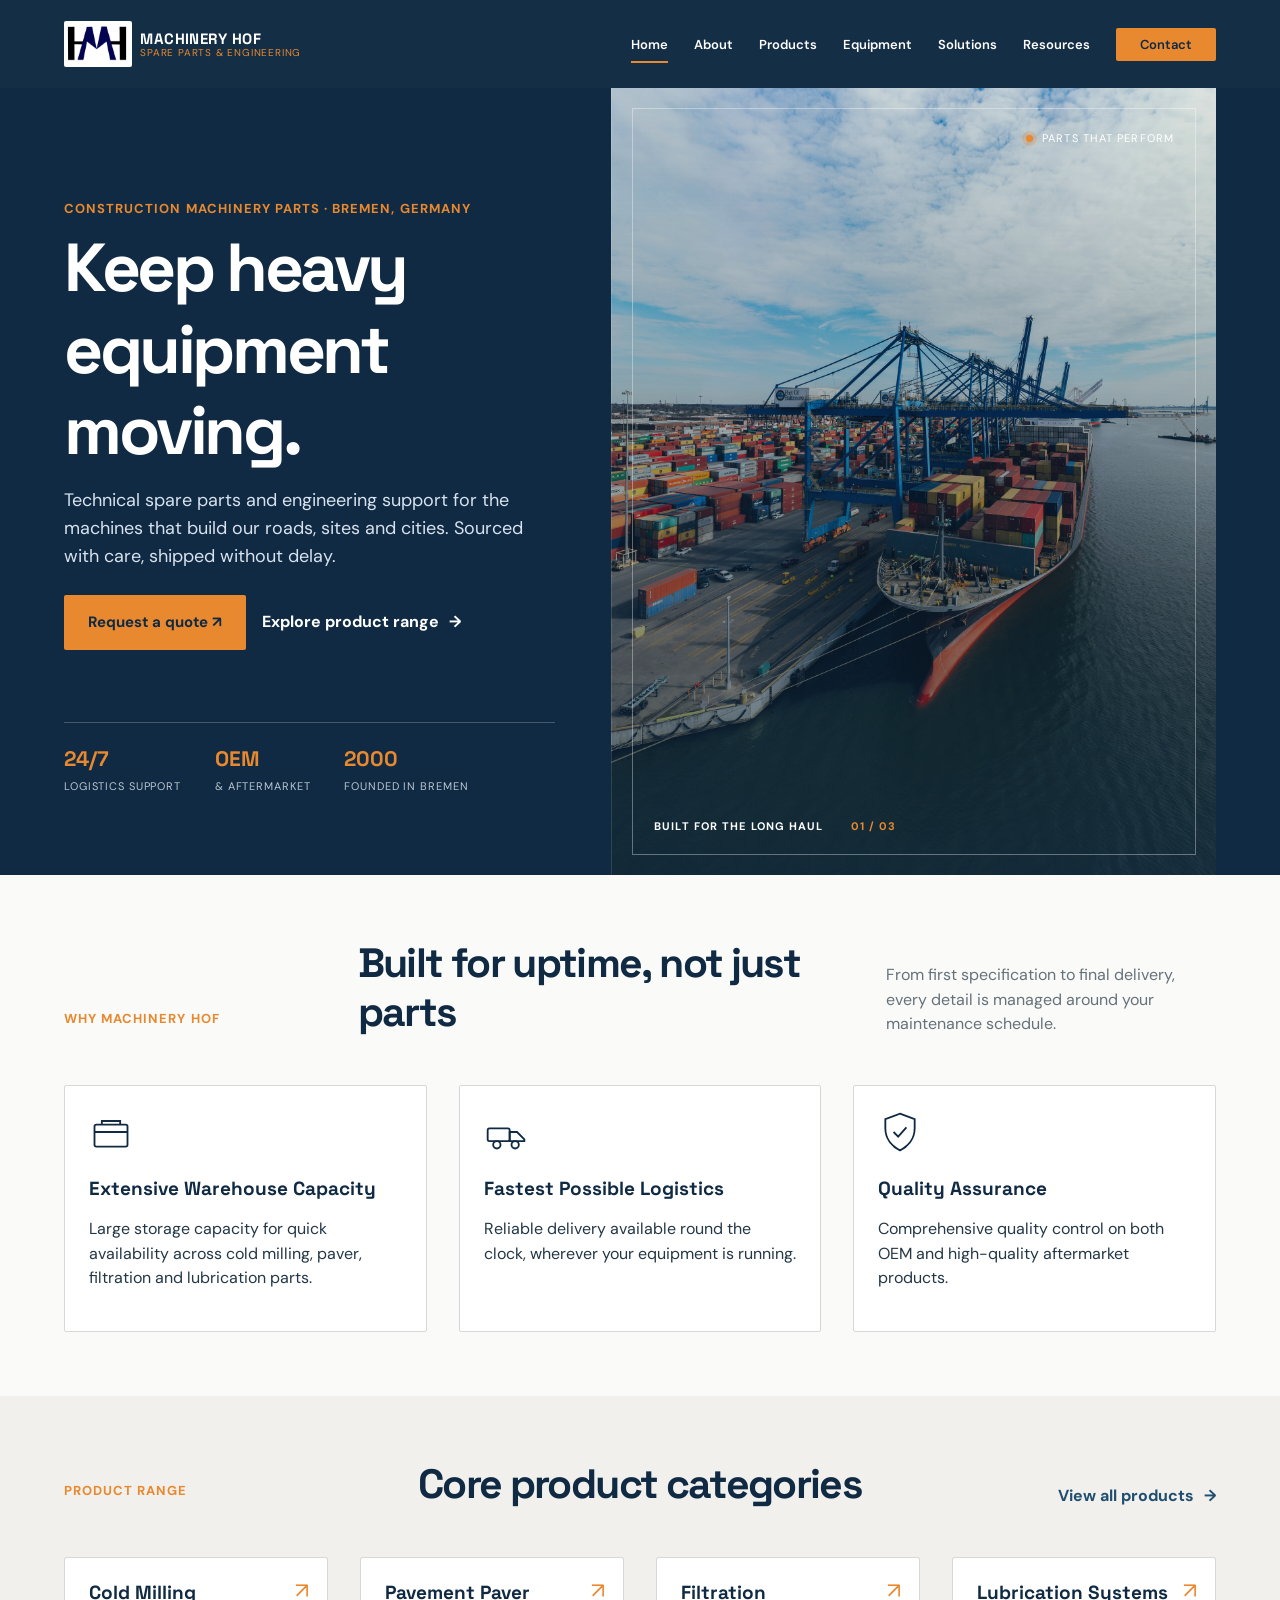
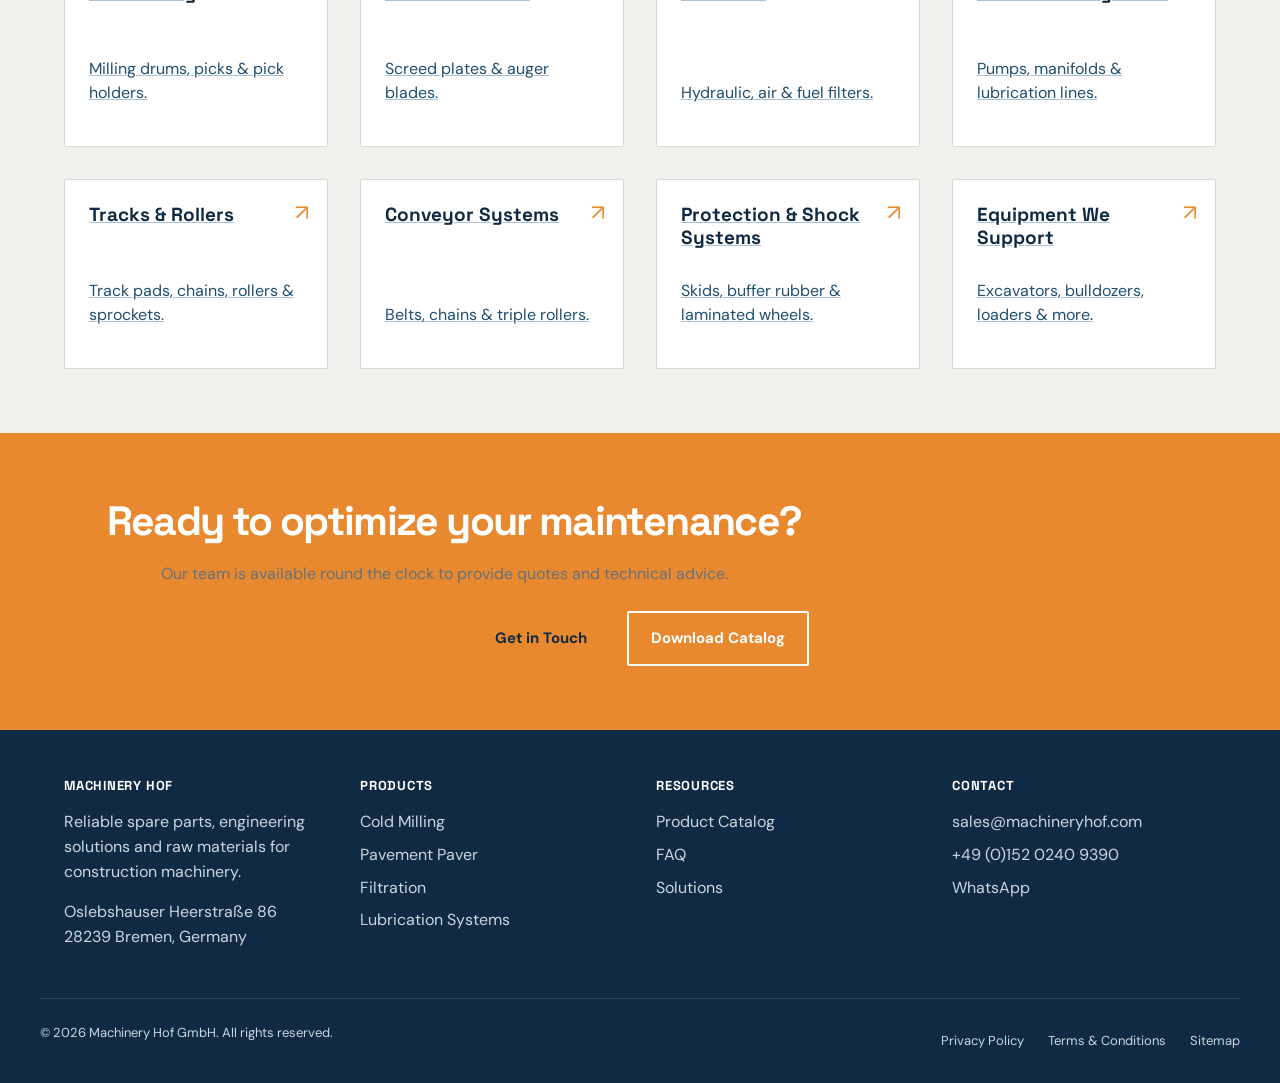
==== commit a9440ace: "Refresh Machinery Hof website design and product visuals" ====
--- a/machineryhof/index.html
+++ b/machineryhof/index.html
@@ -5,18 +5,17 @@
 <meta name="viewport" content="width=device-width, initial-scale=1">
 <title>Home - Machinery Hof GmbH</title>
 <meta name="description" content="Leading supplier of technical spare parts and engineering solutions for construction machinery at machineryhofgmbh.com. 24/7 support available.">
-<link rel="icon" type="image/png" href="assets/favicon.png">
 <link rel="stylesheet" href="css/styles.css">
 </head>
 <body>
 <a class="skip-link" href="#main">Skip to content</a>
 <header class="site-header">
   <div class="container header-inner">
-    <a class="brand" href="index.html">
-      <img class="brand-logo" src="assets/logo.png" alt="Machinery Hof" width="51" height="30">
+<a class="brand" href="index.html">
+      <img class="brand-logo" src="assets/logo.jpeg" alt="Machinery Hof GmbH" />
       <span class="brand-text">
         <span class="brand-name">MACHINERY HOF</span>
-        <span class="brand-sub">Spare Parts &amp; Engineering</span>
+        <span class="brand-sub">Spare Parts & Engineering</span>
       </span>
     </a>
     <button class="nav-toggle" id="navToggle" type="button" aria-expanded="false" aria-controls="siteNav">
@@ -42,22 +41,34 @@
 <main id="main">
 
   <section class="hero">
-    <div class="container hero-inner">
-      <span class="eyebrow">Machinery Hof GmbH</span>
-      <h1>Reliable Spare Parts &amp; Engineering Solutions for Construction Machinery</h1>
-      <p>Quality components for construction machinery maintenance: extensive warehouse capacity, the fastest possible logistics, and comprehensive quality assurance on every OEM and aftermarket part we supply.</p>
-      <div class="hero-ctas">
-        <a class="btn btn-primary" href="contact.html">Request Quote</a>
-        <a class="btn btn-secondary" href="products.html">Browse Products</a>
+    <div class="container hero-layout">
+      <div class="hero-inner">
+        <span class="eyebrow">Construction machinery parts · Bremen, Germany</span>
+        <h1>Keep heavy equipment moving.</h1>
+        <p>Technical spare parts and engineering support for the machines that build our roads, sites and cities. Sourced with care, shipped without delay.</p>
+        <div class="hero-ctas">
+          <a class="btn btn-primary" href="contact.html">Request a quote <span aria-hidden="true">↗</span></a>
+          <a class="text-link text-link-light" href="products.html">Explore product range <span aria-hidden="true">→</span></a>
+        </div>
+        <div class="hero-proof" aria-label="Service highlights">
+          <div><strong>24/7</strong><span>Logistics support</span></div>
+          <div><strong>OEM</strong><span>&amp; aftermarket</span></div>
+          <div><strong>2000</strong><span>Founded in Bremen</span></div>
+        </div>
+      </div>
+      <div class="hero-visual" aria-label="Construction machinery at work">
+        <div class="hero-visual-label"><span class="status-dot"></span> Parts that perform</div>
+        <div class="hero-visual-caption">Built for the long haul<span>01 / 03</span></div>
       </div>
     </div>
   </section>
 
   <section aria-labelledby="features-heading">
     <div class="container">
-      <div class="section-head">
+      <div class="section-head section-head-row">
         <span class="eyebrow">Why Machinery Hof</span>
         <h2 id="features-heading">Built for uptime, not just parts</h2>
+        <p>From first specification to final delivery, every detail is managed around your maintenance schedule.</p>
       </div>
       <div class="grid grid-3">
         <div class="card feature-card">
@@ -92,9 +103,10 @@
 
   <section class="section-alt" aria-labelledby="categories-heading">
     <div class="container">
-      <div class="section-head">
+      <div class="section-head section-head-row">
         <span class="eyebrow">Product Range</span>
         <h2 id="categories-heading">Core product categories</h2>
+        <a class="text-link" href="products.html">View all products <span aria-hidden="true">→</span></a>
       </div>
       <div class="grid grid-4">
         <a class="card category-card" href="products.html#cold-milling">
--- a/machineryhof/css/styles.css
+++ b/machineryhof/css/styles.css
@@ -1,16 +1,18 @@
+@import url('https://fonts.googleapis.com/css2?family=DM+Sans:wght@400;500;600;700&family=Space+Grotesk:wght@500;600;700&display=swap');
+
 :root {
-  --navy-900: #003366;
-  --navy-700: #0a4a8a;
-  --gold-500: #F5A623;
-  --green-500: #4CAF50;
+  --navy-900: #102a43;
+  --navy-700: #1f4e70;
+  --gold-500: #e8892f;
+  --green-500: #3f7d68;
   --white: #FFFFFF;
-  --gray-100: #F5F5F5;
-  --gray-300: #dfe3e6;
-  --ink: #333333;
-  --ink-soft: #5b6570;
-
-  --font-display: -apple-system, "Segoe UI Semibold", "Helvetica Neue", Helvetica, Arial, sans-serif;
-  --font-body: -apple-system, "Segoe UI", "Helvetica Neue", Helvetica, Arial, sans-serif;
+  --gray-100: #f1f0ec;
+  --gray-300: #d8d9d5;
+  --ink: #243746;
+  --ink-soft: #65727a;
+
+  --font-display: "Space Grotesk", "Segoe UI", sans-serif;
+  --font-body: "DM Sans", "Segoe UI", sans-serif;
 
   --container-w: 1200px;
   --space-1: 4px;
@@ -22,8 +24,8 @@
   --space-7: 64px;
   --space-8: 96px;
 
-  --radius: 6px;
-  --shadow: 0 1px 3px rgba(0, 0, 0, 0.08), 0 4px 12px rgba(0, 0, 0, 0.06);
+  --radius: 2px;
+  --shadow: 0 12px 30px rgba(16, 42, 67, 0.08);
 }
 
 * {
@@ -38,7 +40,7 @@
   margin: 0;
   font-family: var(--font-body);
   color: var(--ink);
-  background: var(--white);
+  background: #fafaf8;
   line-height: 1.55;
 }
 
@@ -50,8 +52,8 @@
   margin: 0 0 var(--space-3);
 }
 
-h1 { font-size: 34px; }
-h2 { font-size: 26px; }
+h1 { font-size: clamp(42px, 5.3vw, 76px); letter-spacing: -0.05em; }
+h2 { font-size: clamp(30px, 3.2vw, 48px); letter-spacing: -0.04em; }
 h3 { font-size: 19px; }
 
 p {
@@ -127,8 +129,8 @@
   position: sticky;
   top: 0;
   z-index: 100;
-  background: var(--navy-900);
-  min-height: 80px;
+  background: rgba(16, 42, 67, 0.98);
+  min-height: 88px;
   display: flex;
   align-items: center;
 }
@@ -150,12 +152,9 @@
 }
 
 .brand-logo {
-  display: block;
-  height: 30px;
+  height: 46px;
   width: auto;
-  padding: 6px 8px;
   border-radius: var(--radius);
-  background: var(--white);
 }
 
 .brand-text {
@@ -198,7 +197,7 @@
 .site-nav ul {
   display: flex;
   align-items: center;
-  gap: var(--space-4);
+  gap: 26px;
   margin: 0;
   padding: 0;
   list-style: none;
@@ -207,7 +206,7 @@
 .site-nav a {
   color: var(--white);
   text-decoration: none;
-  font-size: 14px;
+  font-size: 13px;
   font-weight: 600;
   padding: var(--space-2) 0;
   border-bottom: 2px solid transparent;
@@ -264,7 +263,7 @@
 
 .btn {
   display: inline-block;
-  padding: 12px 24px;
+  padding: 14px 22px;
   border-radius: var(--radius);
   font-weight: 700;
   font-size: 15px;
@@ -308,13 +307,22 @@
 /* Hero */
 
 .hero {
-  background: linear-gradient(135deg, var(--navy-900), #012247);
-  color: var(--white);
-  padding: var(--space-7) 0;
+  background: var(--navy-900);
+  color: var(--white);
+  padding: 0;
+  overflow: hidden;
+}
+
+.hero-layout {
+  display: grid;
+  grid-template-columns: minmax(0, 0.95fr) minmax(420px, 1.05fr);
+  min-height: 650px;
 }
 
 .hero-inner {
-  max-width: 700px;
+  max-width: 660px;
+  padding: 108px 56px 80px 0;
+  align-self: center;
 }
 
 .hero h1 {
@@ -324,6 +332,7 @@
 
 .hero p {
   font-size: 18px;
+  max-width: 570px;
   color: #d7e2ee;
 }
 
@@ -334,10 +343,63 @@
   margin-top: var(--space-4);
 }
 
+.text-link {
+  display: inline-flex;
+  align-items: center;
+  gap: 10px;
+  color: var(--navy-700);
+  font-weight: 700;
+  text-decoration: none;
+}
+
+.text-link span { transition: transform 0.2s ease; }
+.text-link:hover span { transform: translateX(4px); }
+.text-link-light { color: var(--white); }
+
+.hero-proof {
+  display: flex;
+  gap: 34px;
+  margin-top: 72px;
+  padding-top: 20px;
+  border-top: 1px solid rgba(255, 255, 255, 0.22);
+}
+
+.hero-proof div { display: flex; flex-direction: column; gap: 2px; }
+.hero-proof strong { font-family: var(--font-display); font-size: 21px; color: var(--gold-500); }
+.hero-proof span { font-size: 11px; color: #b8c7d1; text-transform: uppercase; letter-spacing: 0.08em; }
+
+.hero-visual {
+  position: relative;
+  min-height: 650px;
+  background: linear-gradient(180deg, rgba(16, 42, 67, 0.08), rgba(16, 42, 67, 0.68)), url("../assets/brochure-png-003.png") center / cover;
+  border-left: 1px solid rgba(255, 255, 255, 0.12);
+}
+
+.hero-visual::after { content: ""; position: absolute; inset: 20px; border: 1px solid rgba(255, 255, 255, 0.35); pointer-events: none; }
+.hero-visual-label, .hero-visual-caption { position: absolute; z-index: 1; display: flex; align-items: center; gap: 9px; font-size: 11px; letter-spacing: 0.1em; text-transform: uppercase; }
+.hero-visual-label { top: 42px; right: 42px; color: var(--white); }
+.hero-visual-caption { bottom: 40px; left: 42px; color: var(--white); font-weight: 700; }
+.hero-visual-caption span { color: var(--gold-500); margin-left: 18px; }
+.status-dot { width: 7px; height: 7px; border-radius: 50%; background: var(--gold-500); box-shadow: 0 0 0 4px rgba(232, 137, 47, 0.25); }
+
 .page-hero {
-  background: var(--navy-900);
-  color: var(--white);
-  padding: var(--space-6) 0;
+  position: relative;
+  isolation: isolate;
+  background: linear-gradient(90deg, rgba(16, 42, 67, 0.98) 0%, rgba(16, 42, 67, 0.9) 47%, rgba(16, 42, 67, 0.5) 100%), url("../assets/brochure-png-003.png") center 52% / cover;
+  color: var(--white);
+  padding: 92px 0 88px;
+  overflow: hidden;
+}
+
+.page-hero::after {
+  content: "MACHINERY HOF / TECHNICAL PARTS & ENGINEERING";
+  position: absolute;
+  right: 24px;
+  bottom: 24px;
+  color: rgba(255, 255, 255, 0.55);
+  font-size: 10px;
+  letter-spacing: 0.12em;
+  z-index: -1;
 }
 
 .page-hero h1 {
@@ -347,6 +409,8 @@
 
 .page-hero p {
   color: #d7e2ee;
+  max-width: 650px;
+  font-size: 17px;
   margin: var(--space-2) 0 0;
 }
 
@@ -365,6 +429,10 @@
   margin: 0 auto var(--space-6);
   text-align: center;
 }
+
+.section-head-row { max-width: none; display: grid; grid-template-columns: 0.7fr 1.3fr auto; align-items: end; gap: 20px; text-align: left; }
+.section-head-row h2, .section-head-row p { margin-bottom: 0; }
+.section-head-row p { max-width: 330px; color: var(--ink-soft); }
 
 .eyebrow {
   display: inline-block;
@@ -408,8 +476,11 @@
   border: 1px solid var(--gray-300);
   border-radius: var(--radius);
   padding: var(--space-4);
-  box-shadow: var(--shadow);
-}
+  box-shadow: none;
+  transition: transform 0.2s ease, box-shadow 0.2s ease, border-color 0.2s ease;
+}
+
+.card:hover { transform: translateY(-4px); border-color: rgba(232, 137, 47, 0.7); box-shadow: var(--shadow); }
 
 .card-icon {
   width: 44px;
@@ -429,6 +500,9 @@
   flex-direction: column;
   gap: var(--space-2);
 }
+
+.category-card { min-height: 190px; justify-content: space-between; position: relative; overflow: hidden; }
+.category-card::before { content: "↗"; position: absolute; top: 16px; right: 18px; color: var(--gold-500); font-size: 22px; }
 
 .category-card h3,
 .equipment-card h3,
@@ -474,6 +548,45 @@
   padding: var(--space-3);
 }
 
+.equipment-image {
+  width: 100%;
+  height: 190px;
+  object-fit: cover;
+  object-position: center;
+  background: #d9d8d2;
+  border-bottom: 1px solid var(--gray-300);
+  margin: calc(var(--space-4) * -1) calc(var(--space-4) * -1) var(--space-4);
+  width: calc(100% + (var(--space-4) * 2));
+}
+
+.equipment-image-excavator { object-position: center 54%; }
+.equipment-image-bulldozer { object-position: center 58%; }
+.equipment-image-loader { object-position: center 52%; }
+.equipment-image-dump-truck { object-position: center 52%; }
+.equipment-image-grader { object-position: center 53%; }
+
+.equipment-card h3 {
+  color: var(--navy-900);
+}
+
+.product-card {
+  border-top: 3px solid var(--gold-500);
+}
+
+.product-image {
+  width: calc(100% + (var(--space-4) * 2));
+  height: 150px;
+  object-fit: contain;
+  background: #fff;
+  border-bottom: 1px solid var(--gray-300);
+  margin: calc(var(--space-4) * -1) calc(var(--space-4) * -1) var(--space-4);
+  padding: 12px 18px;
+}
+
+.spec-table tr:hover td {
+  background: #faf4ec;
+}
+
 /* Tables */
 
 .spec-table {
@@ -513,8 +626,8 @@
 /* CTA band */
 
 .cta-band {
-  background: var(--navy-900);
-  color: var(--white);
+  background: var(--gold-500);
+  color: var(--navy-900);
   text-align: center;
 }
 
@@ -768,6 +881,15 @@
   align-items: start;
 }
 
+main > section:not(.hero):not(.page-hero) h2 {
+  max-width: 780px;
+}
+
+main > section:not(.hero):not(.page-hero) > .container > h2 + p {
+  max-width: 760px;
+  color: var(--ink-soft);
+}
+
 @media (max-width: 768px) {
   .two-col {
     grid-template-columns: 1fr;
@@ -778,6 +900,14 @@
     padding: var(--space-5) 0;
   }
 
-  h1 { font-size: 28px; }
-  h2 { font-size: 22px; }
-}
+  .hero { padding: 0; }
+  .hero-layout { display: block; min-height: 0; }
+  .hero-inner { padding: 72px 0 56px; }
+  .hero-visual { min-height: 360px; margin: 0 -24px; border-left: 0; }
+  .hero-visual::after { inset: 16px; }
+  .hero-proof { margin-top: 44px; gap: 18px; flex-wrap: wrap; }
+  .section-head-row { display: block; }
+  .section-head-row .text-link { margin-top: 18px; }
+  h1 { font-size: 42px; }
+  h2 { font-size: 32px; }
+}
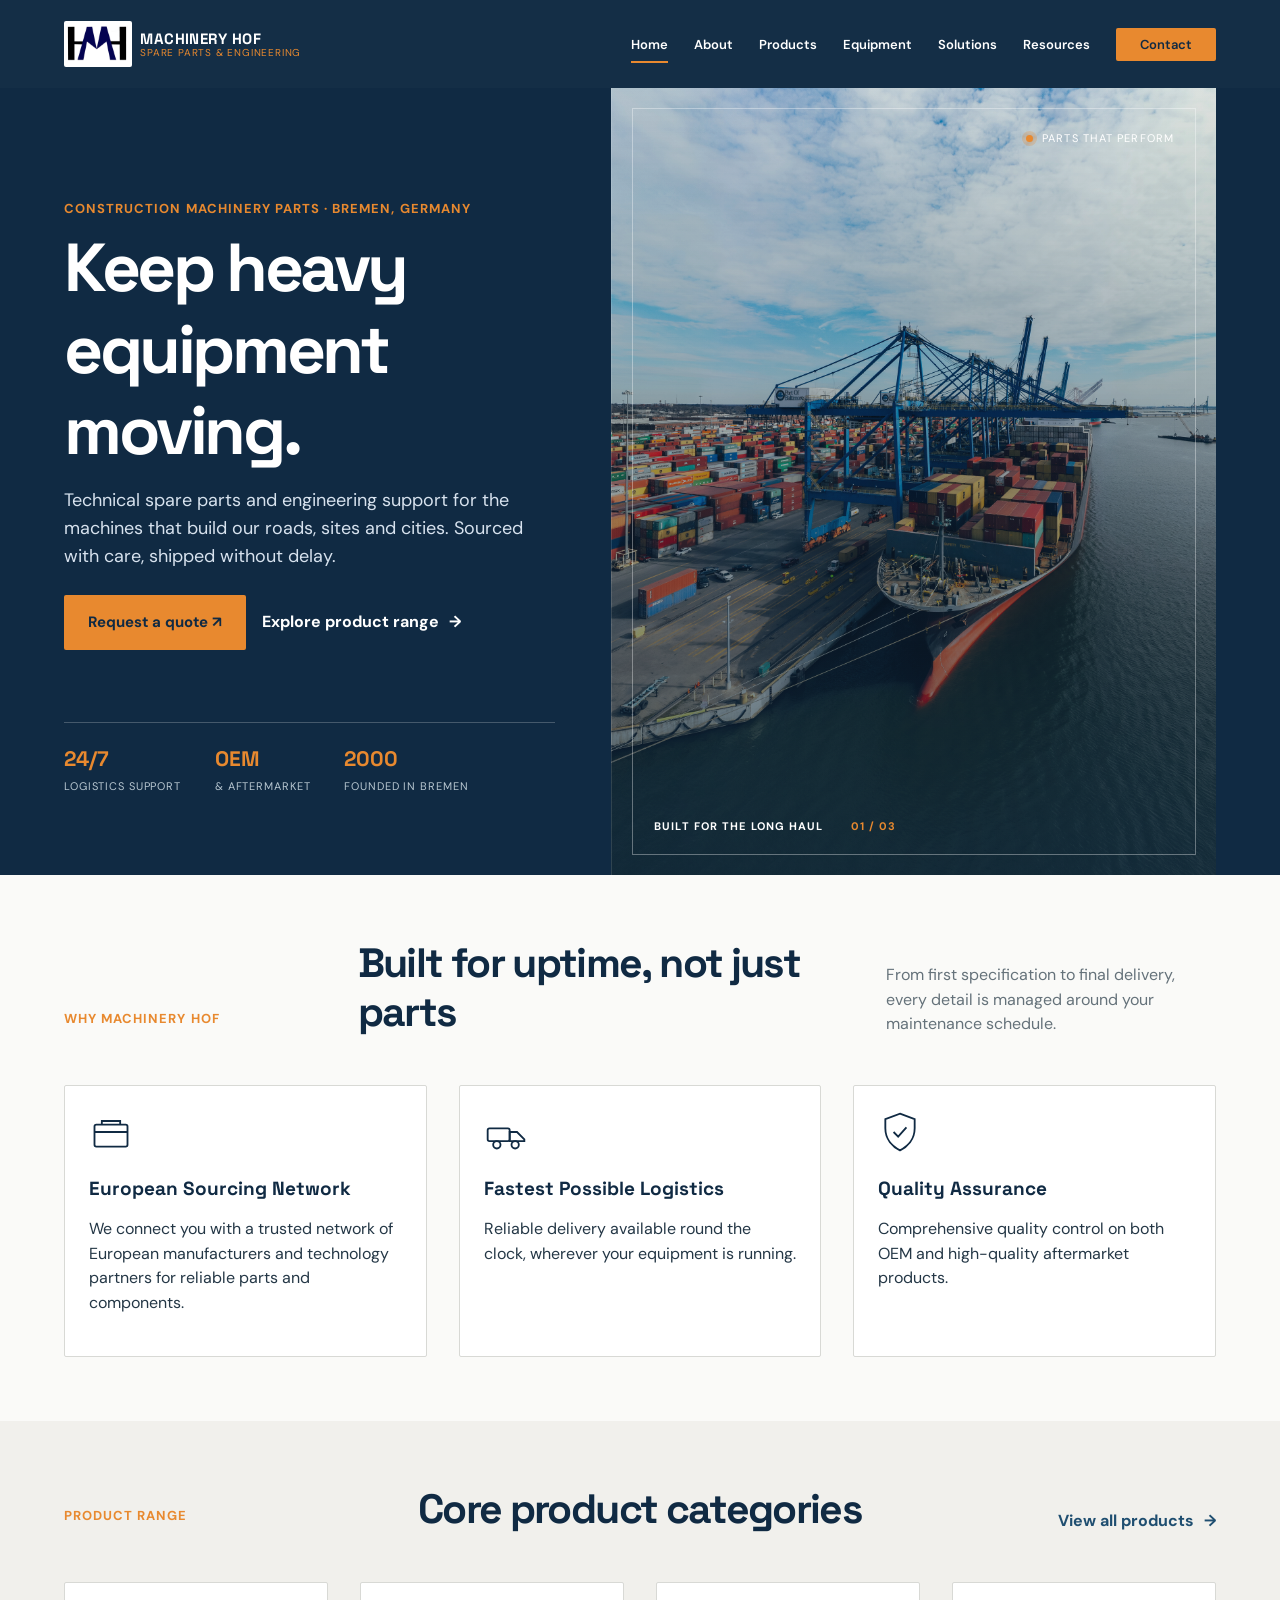
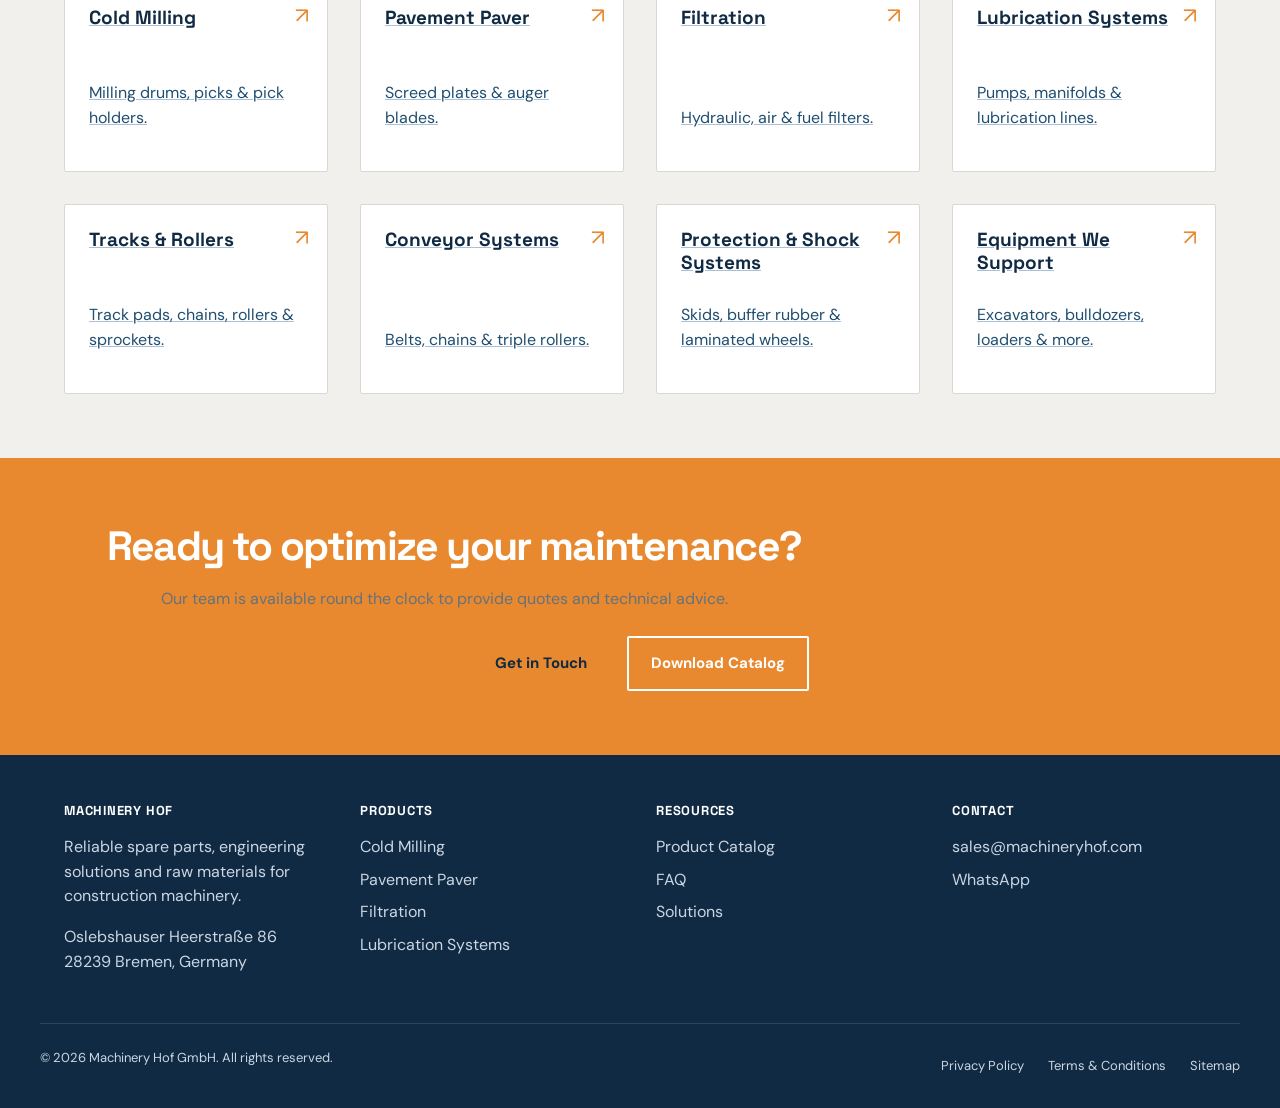
==== commit f1fd2bdb: "Website content and contact fixes" ====
--- a/machineryhof/index.html
+++ b/machineryhof/index.html
@@ -76,8 +76,8 @@
             <rect x="6" y="16" width="36" height="24" rx="2"/>
             <path d="M6 24h36M14 16v-4h20v4"/>
           </svg>
-          <h3>Extensive Warehouse Capacity</h3>
-          <p>Large storage capacity for quick availability across cold milling, paver, filtration and lubrication parts.</p>
+          <h3>European Sourcing Network</h3>
+          <p>We connect you with a trusted network of European manufacturers and technology partners for reliable parts and components.</p>
         </div>
         <div class="card feature-card">
           <svg class="card-icon" viewBox="0 0 48 48" fill="none" stroke="currentColor" stroke-width="2" aria-hidden="true">
@@ -186,7 +186,6 @@
       <h3>Contact</h3>
       <ul>
         <li><a href="mailto:sales@machineryhof.com">sales@machineryhof.com</a></li>
-        <li><a href="tel:+4915202409390">+49 (0)152 0240 9390</a></li>
         <li><a href="https://wa.me/491520240939" target="_blank" rel="noopener noreferrer">WhatsApp</a></li>
       </ul>
     </div>
--- a/machineryhof/css/styles.css
+++ b/machineryhof/css/styles.css
@@ -391,6 +391,22 @@
   overflow: hidden;
 }
 
+.equipment-page .page-hero {
+  background: linear-gradient(90deg, rgba(16, 42, 67, 0.96) 0%, rgba(16, 42, 67, 0.85) 40%, rgba(16, 42, 67, 0.48) 100%), url("../assets/equipment _header.jpg") center 52% / cover;
+}
+
+.products-page .page-hero {
+  background: linear-gradient(90deg, rgba(16, 42, 67, 0.96) 0%, rgba(16, 42, 67, 0.85) 40%, rgba(16, 42, 67, 0.48) 100%), url("../assets/parts_header.jpg") center 52% / cover;
+}
+
+.resources-page .page-hero {
+  background: linear-gradient(90deg, rgba(16, 42, 67, 0.96) 0%, rgba(16, 42, 67, 0.85) 40%, rgba(16, 42, 67, 0.48) 100%), url("../assets/catalog_header.jpg") center 52% / cover;
+}
+
+.solutions-page .page-hero {
+  background: linear-gradient(90deg, rgba(16, 42, 67, 0.96) 0%, rgba(16, 42, 67, 0.85) 40%, rgba(16, 42, 67, 0.48) 100%), url("../assets/solutions_page.jpg") center 52% / cover;
+}
+
 .page-hero::after {
   content: "MACHINERY HOF / TECHNICAL PARTS & ENGINEERING";
   position: absolute;
@@ -499,6 +515,7 @@
   display: flex;
   flex-direction: column;
   gap: var(--space-2);
+  cursor: pointer;
 }
 
 .category-card { min-height: 190px; justify-content: space-between; position: relative; overflow: hidden; }
